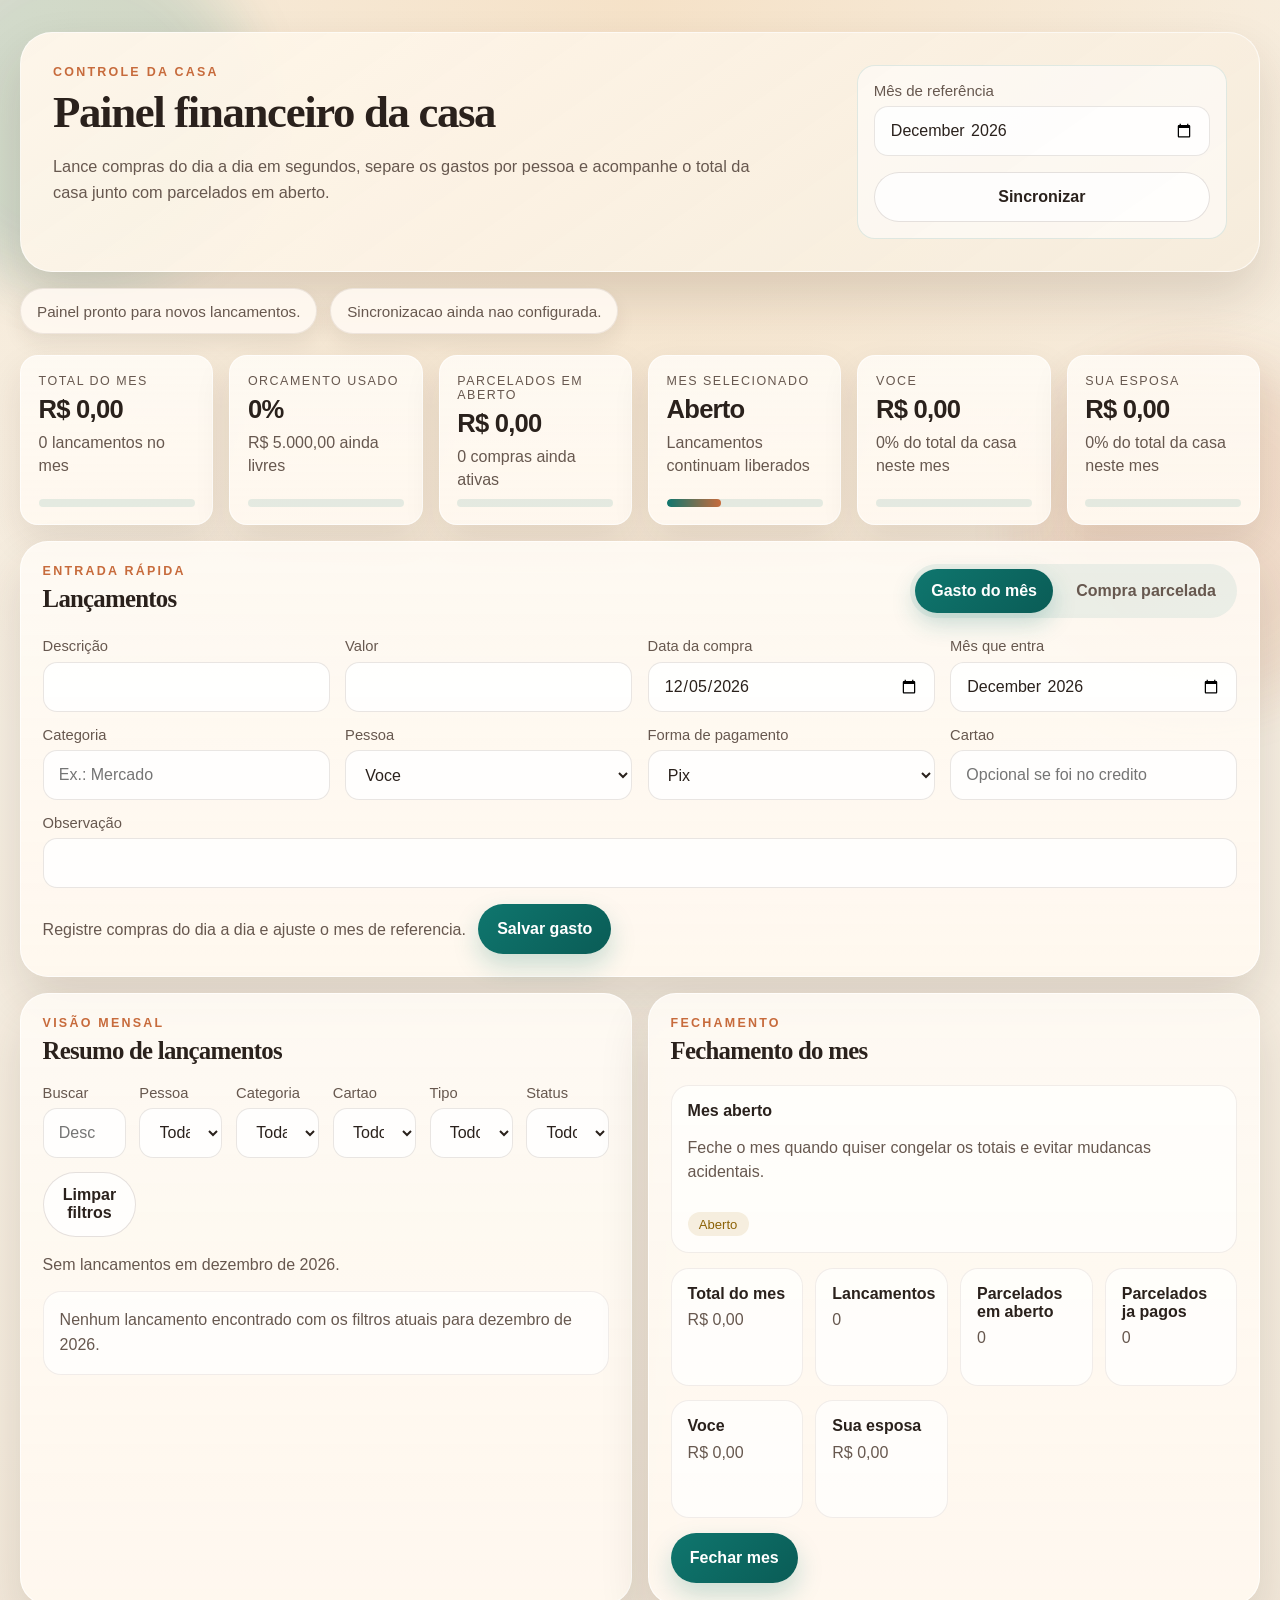
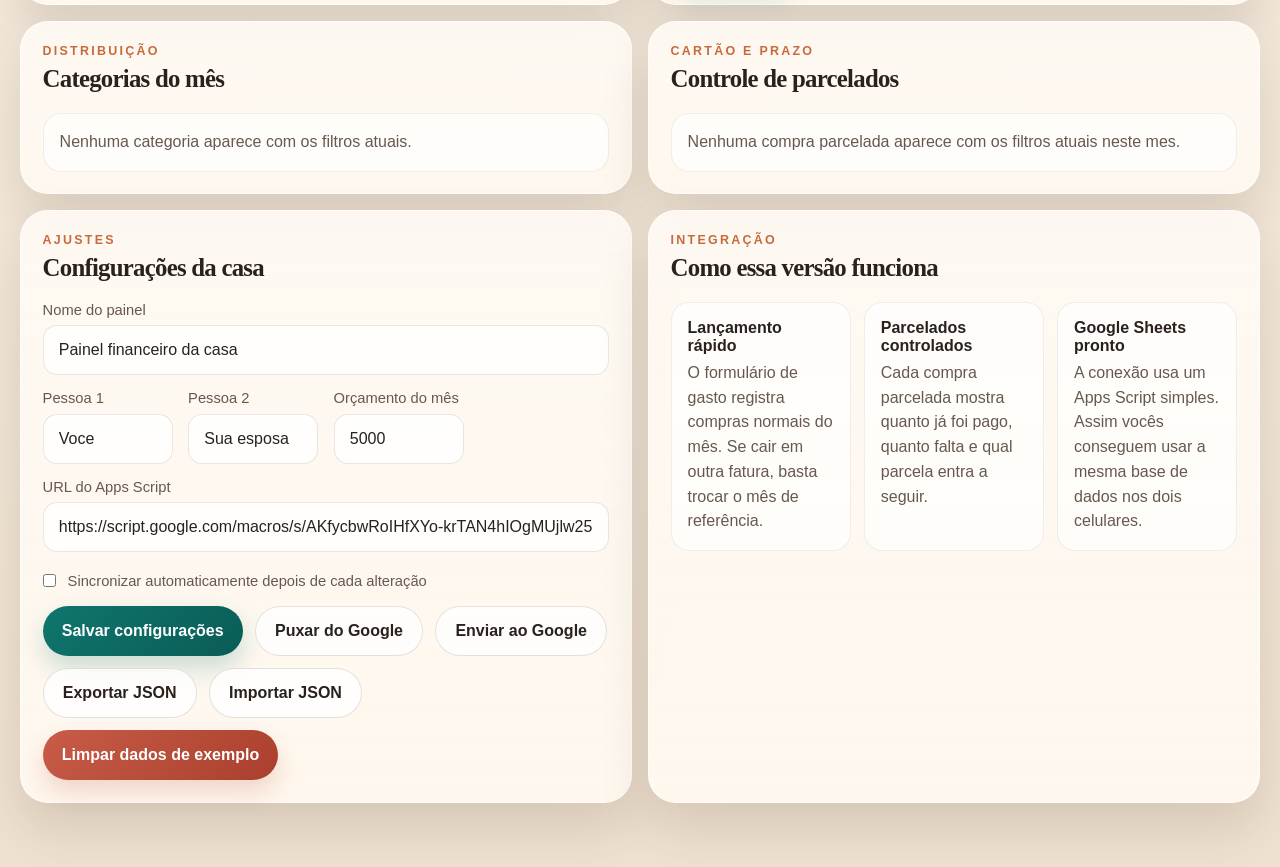
==== index.html @ 28b4c651 "Add files via upload" ====
<!DOCTYPE html>
<html lang="pt-BR">
  <head>
    <meta charset="UTF-8" />
    <meta name="viewport" content="width=device-width, initial-scale=1.0" />
    <title>Controle da Casa</title>
    <link rel="stylesheet" href="styles.css" />
  </head>
  <body>
    <div class="background-blur background-blur-left"></div>
    <div class="background-blur background-blur-right"></div>

    <main class="page-shell">
      <header class="hero">
        <div class="hero-copy">
          <p class="eyebrow">Controle da casa</p>
          <h1 id="householdTitle">Painel financeiro da casa</h1>
          <p class="hero-text">
            Lance compras do dia a dia em segundos, separe os gastos por pessoa
            e acompanhe o total da casa junto com parcelados em aberto.
          </p>
        </div>

        <div class="hero-actions">
          <label class="field-inline">
            <span>Mês de referência</span>
            <input id="selectedMonth" type="month" />
          </label>
          <button id="syncNowButton" class="button button-secondary" type="button">
            Sincronizar
          </button>
        </div>
      </header>

      <section class="status-strip">
        <div class="status-pill" id="dataModeBadge">Carregando dados...</div>
        <div class="status-pill" id="syncStatus">Sincronização ainda não configurada.</div>
      </section>

      <section class="stats-grid" id="statsGrid"></section>

      <section class="workspace-grid">
        <section class="panel panel-wide">
          <div class="panel-head">
            <div>
              <p class="panel-kicker">Entrada rápida</p>
              <h2>Lançamentos</h2>
            </div>

            <div class="segmented-control">
              <button
                class="segment-button is-active"
                type="button"
                data-form-target="expense"
              >
                Gasto do mês
              </button>
              <button
                class="segment-button"
                type="button"
                data-form-target="installment"
              >
                Compra parcelada
              </button>
            </div>
          </div>

          <form id="expenseForm" class="entry-form">
            <input name="entryId" type="hidden" />
            <div class="form-grid">
              <label class="field">
                <span>Descrição</span>
                <input name="description" type="text" required maxlength="80" />
              </label>

              <label class="field">
                <span>Valor</span>
                <input
                  name="amount"
                  type="number"
                  step="0.01"
                  min="0.01"
                  inputmode="decimal"
                  required
                />
              </label>

              <label class="field">
                <span>Data da compra</span>
                <input name="date" type="date" required />
              </label>

              <label class="field">
                <span>Mês que entra</span>
                <input name="referenceMonth" type="month" required />
              </label>

              <label class="field">
                <span>Categoria</span>
                <input
                  name="category"
                  type="text"
                  list="categoryOptions"
                  placeholder="Ex.: Mercado"
                  required
                />
              </label>

              <label class="field">
                <span>Pessoa</span>
                <select name="personId" id="expensePersonSelect" required></select>
              </label>

              <label class="field">
                <span>Forma de pagamento</span>
                <select name="paymentMethod" required>
                  <option value="pix">Pix</option>
                  <option value="debito">Débito</option>
                  <option value="credito">Crédito</option>
                  <option value="dinheiro">Dinheiro</option>
                  <option value="boleto">Boleto</option>
                </select>
              </label>

              <label class="field">
                <span>Cartao</span>
                <input
                  name="cardName"
                  type="text"
                  maxlength="40"
                  placeholder="Opcional se foi no credito"
                />
              </label>

              <label class="field field-full">
                <span>Observação</span>
                <input name="notes" type="text" maxlength="140" />
              </label>
            </div>

            <div class="form-actions split-actions">
              <span id="expenseFormHint" class="form-hint">
                Registre compras do dia a dia e deixe o mes de referencia certo.
              </span>
              <button
                id="expenseCancelButton"
                class="button button-secondary hidden"
                type="button"
              >
                Cancelar edicao
              </button>
              <button id="expenseSubmitButton" class="button" type="submit">
                Salvar gasto
              </button>
            </div>
          </form>

          <form id="installmentForm" class="entry-form hidden">
            <input name="entryId" type="hidden" />
            <div class="form-grid">
              <label class="field">
                <span>Descrição</span>
                <input name="description" type="text" required maxlength="80" />
              </label>

              <label class="field">
                <span>Valor total</span>
                <input
                  name="totalAmount"
                  type="number"
                  step="0.01"
                  min="0.01"
                  inputmode="decimal"
                  required
                />
              </label>

              <label class="field">
                <span>Data da compra</span>
                <input name="purchaseDate" type="date" required />
              </label>

              <label class="field">
                <span>Primeira fatura</span>
                <input name="firstMonth" type="month" required />
              </label>

              <label class="field">
                <span>Categoria</span>
                <input
                  name="category"
                  type="text"
                  list="categoryOptions"
                  placeholder="Ex.: Casa"
                  required
                />
              </label>

              <label class="field">
                <span>Pessoa</span>
                <select name="personId" id="installmentPersonSelect" required></select>
              </label>

              <label class="field">
                <span>Cartão</span>
                <input name="cardName" type="text" placeholder="Ex.: Visa casa" required />
              </label>

              <label class="field">
                <span>Quantidade de parcelas</span>
                <input
                  name="installmentCount"
                  type="number"
                  min="2"
                  max="48"
                  step="1"
                  required
                />
              </label>

              <label class="field field-full">
                <span>Observação</span>
                <input name="notes" type="text" maxlength="140" />
              </label>
            </div>

            <div class="form-actions split-actions">
              <span id="installmentFormHint" class="form-hint">
                Use para compras grandes no cartao e acompanhe parcela por parcela.
              </span>
              <button
                id="installmentCancelButton"
                class="button button-secondary hidden"
                type="button"
              >
                Cancelar edicao
              </button>
              <button id="installmentSubmitButton" class="button" type="submit">
                Salvar parcelado
              </button>
            </div>
          </form>
        </section>

        <section class="panel">
          <div class="panel-head">
            <div>
              <p class="panel-kicker">Visão mensal</p>
              <h2>Resumo de lançamentos</h2>
            </div>
          </div>
          <div class="filter-toolbar">
            <label class="field">
              <span>Buscar</span>
              <input id="searchFilter" type="search" placeholder="Descricao ou observacao" />
            </label>
            <label class="field">
              <span>Pessoa</span>
              <select id="personFilter"></select>
            </label>
            <label class="field">
              <span>Categoria</span>
              <select id="categoryFilter"></select>
            </label>
            <label class="field">
              <span>Cartao</span>
              <select id="cardFilter"></select>
            </label>
            <label class="field">
              <span>Tipo</span>
              <select id="typeFilter">
                <option value="all">Todos</option>
                <option value="expense">Gastos do mes</option>
                <option value="installment">Parcelados</option>
              </select>
            </label>
            <label class="field">
              <span>Status</span>
              <select id="statusFilter">
                <option value="all">Todos</option>
                <option value="lancado">Lancado</option>
                <option value="pago">Pago</option>
                <option value="previsto">Previsto</option>
                <option value="aberto">Em aberto</option>
              </select>
            </label>
            <div class="filter-actions">
              <button id="clearFiltersButton" class="button button-secondary" type="button">
                Limpar filtros
              </button>
            </div>
          </div>
          <div id="monthTableSummary" class="table-summary"></div>
          <div id="monthTable" class="table-wrap"></div>
        </section>

        <section class="panel">
          <div class="panel-head">
            <div>
              <p class="panel-kicker">Fechamento</p>
              <h2>Fechamento do mes</h2>
            </div>
          </div>
          <div id="monthClosingPanel" class="closing-panel"></div>
        </section>

        <section class="panel">
          <div class="panel-head">
            <div>
              <p class="panel-kicker">Distribuição</p>
              <h2>Categorias do mês</h2>
            </div>
          </div>
          <div id="categoryBreakdown" class="stack-list"></div>
        </section>

        <section class="panel">
          <div class="panel-head">
            <div>
              <p class="panel-kicker">Cartão e prazo</p>
              <h2>Controle de parcelados</h2>
            </div>
          </div>
          <div id="installmentsList" class="stack-list"></div>
        </section>

        <section class="panel">
          <div class="panel-head">
            <div>
              <p class="panel-kicker">Ajustes</p>
              <h2>Configurações da casa</h2>
            </div>
          </div>

          <form id="settingsForm" class="entry-form compact-form">
            <div class="form-grid">
              <label class="field field-full">
                <span>Nome do painel</span>
                <input name="householdLabel" type="text" maxlength="50" required />
              </label>

              <label class="field">
                <span>Pessoa 1</span>
                <input name="personOne" type="text" maxlength="30" required />
              </label>

              <label class="field">
                <span>Pessoa 2</span>
                <input name="personTwo" type="text" maxlength="30" required />
              </label>

              <label class="field">
                <span>Orçamento do mês</span>
                <input
                  name="monthlyBudget"
                  type="number"
                  step="0.01"
                  min="0"
                  inputmode="decimal"
                  required
                />
              </label>

              <label class="field field-full">
                <span>URL do Apps Script</span>
                <input
                  name="scriptUrl"
                  type="url"
                  placeholder="https://script.google.com/macros/s/AKfycbwRoIHfXYo-krTAN4hIOgMUjlw25korrgBRymX1sC_QuG8gJOK4q5PfoVoN0z3BAKRF/exec"
                />
              </label>

              <label class="field checkbox-field field-full">
                <input name="autoSync" type="checkbox" />
                <span>Sincronizar automaticamente depois de cada alteração</span>
              </label>
            </div>

            <div class="form-actions split-actions">
              <button class="button" type="submit">Salvar configurações</button>
              <button id="pullGoogleButton" class="button button-secondary" type="button">
                Puxar do Google
              </button>
              <button id="pushGoogleButton" class="button button-secondary" type="button">
                Enviar ao Google
              </button>
              <button id="exportButton" class="button button-secondary" type="button">
                Exportar JSON
              </button>
              <button id="importButton" class="button button-secondary" type="button">
                Importar JSON
              </button>
              <button id="clearDemoButton" class="button button-danger" type="button">
                Limpar dados de exemplo
              </button>
            </div>
          </form>
        </section>

        <section class="panel">
          <div class="panel-head">
            <div>
              <p class="panel-kicker">Integração</p>
              <h2>Como essa versão funciona</h2>
            </div>
          </div>

          <div class="info-list">
            <div class="info-card">
              <strong>Lançamento rápido</strong>
              <p>
                O formulário de gasto registra compras normais do mês. Se cair em
                outra fatura, basta trocar o mês de referência.
              </p>
            </div>

            <div class="info-card">
              <strong>Parcelados controlados</strong>
              <p>
                Cada compra parcelada mostra quanto já foi pago, quanto falta e
                qual parcela entra a seguir.
              </p>
            </div>

            <div class="info-card">
              <strong>Google Sheets pronto</strong>
              <p>
                A conexão usa um Apps Script simples. Assim vocês conseguem usar a
                mesma base de dados nos dois celulares.
              </p>
            </div>
          </div>
        </section>
      </section>
    </main>

    <datalist id="categoryOptions"></datalist>
    <input id="importFile" type="file" accept="application/json" hidden />

    <script src="app.js"></script>
  </body>
</html>
---- styles.css ----
:root {
  --bg: #f6efe4;
  --bg-soft: #efe4d4;
  --panel: rgba(255, 251, 245, 0.88);
  --panel-strong: rgba(255, 248, 239, 0.96);
  --text: #2a211c;
  --muted: #67584f;
  --line: rgba(74, 48, 34, 0.12);
  --primary: #0f766e;
  --primary-dark: #0a5c56;
  --accent: #c76b3c;
  --danger: #b24531;
  --warning: #b5851b;
  --shadow: 0 24px 50px rgba(56, 33, 20, 0.14);
  --radius-xl: 28px;
  --radius-lg: 18px;
  --radius-md: 14px;
}

* {
  box-sizing: border-box;
}

html {
  scroll-behavior: smooth;
}

body {
  margin: 0;
  min-height: 100vh;
  background:
    radial-gradient(circle at top, rgba(237, 179, 111, 0.26), transparent 38%),
    linear-gradient(180deg, #f8f2e7 0%, #f4ebdd 58%, #efe1d0 100%);
  color: var(--text);
  font-family: "Trebuchet MS", "Lucida Sans Unicode", sans-serif;
}

.background-blur {
  position: fixed;
  z-index: 0;
  width: 22rem;
  height: 22rem;
  border-radius: 999px;
  filter: blur(28px);
  opacity: 0.65;
  pointer-events: none;
}

.background-blur-left {
  top: -4rem;
  left: -6rem;
  background: rgba(15, 118, 110, 0.24);
}

.background-blur-right {
  right: -6rem;
  bottom: 12rem;
  background: rgba(199, 107, 60, 0.2);
}

.page-shell {
  position: relative;
  z-index: 1;
  width: min(1240px, calc(100% - 2rem));
  margin: 0 auto;
  padding: 2rem 0 4rem;
}

.hero,
.panel,
.stat-card,
.status-pill {
  animation: rise-in 0.65s ease both;
}

.hero {
  display: grid;
  grid-template-columns: minmax(0, 2fr) minmax(260px, 0.95fr);
  gap: 1.5rem;
  padding: 2rem;
  border: 1px solid rgba(255, 255, 255, 0.65);
  border-radius: calc(var(--radius-xl) + 4px);
  background: linear-gradient(
    145deg,
    rgba(255, 247, 235, 0.95),
    rgba(246, 236, 220, 0.88)
  );
  box-shadow: var(--shadow);
}

.eyebrow,
.panel-kicker {
  margin: 0 0 0.45rem;
  font-size: 0.78rem;
  letter-spacing: 0.18em;
  text-transform: uppercase;
  color: var(--accent);
  font-weight: 700;
}

.hero h1,
.panel h2 {
  margin: 0;
  font-family: "Georgia", "Times New Roman", serif;
  letter-spacing: -0.03em;
}

.hero h1 {
  font-size: clamp(2.1rem, 3.5vw, 3.4rem);
}

.hero-text {
  max-width: 44rem;
  margin: 0.9rem 0 0;
  color: var(--muted);
  font-size: 1.02rem;
  line-height: 1.6;
}

.hero-actions {
  display: flex;
  flex-direction: column;
  justify-content: space-between;
  gap: 1rem;
  padding: 1rem;
  border-radius: var(--radius-lg);
  background: rgba(255, 255, 255, 0.56);
  border: 1px solid rgba(15, 118, 110, 0.12);
}

.status-strip {
  display: flex;
  flex-wrap: wrap;
  gap: 0.8rem;
  margin-top: 1rem;
}

.status-pill {
  display: inline-flex;
  align-items: center;
  gap: 0.55rem;
  min-height: 46px;
  padding: 0.8rem 1rem;
  border-radius: 999px;
  background: rgba(255, 249, 241, 0.92);
  border: 1px solid rgba(74, 48, 34, 0.09);
  box-shadow: 0 10px 20px rgba(56, 33, 20, 0.08);
  color: var(--muted);
  font-size: 0.95rem;
}

.stats-grid {
  display: grid;
  grid-template-columns: repeat(6, minmax(0, 1fr));
  gap: 1rem;
  margin-top: 1.3rem;
}

.stat-card {
  display: flex;
  flex-direction: column;
  gap: 0.45rem;
  min-height: 150px;
  padding: 1.1rem;
  border-radius: var(--radius-lg);
  background: linear-gradient(180deg, var(--panel), var(--panel-strong));
  border: 1px solid rgba(255, 255, 255, 0.68);
  box-shadow: 0 16px 36px rgba(56, 33, 20, 0.1);
}

.stat-label {
  font-size: 0.78rem;
  text-transform: uppercase;
  letter-spacing: 0.12em;
  color: var(--muted);
}

.stat-value {
  font-size: clamp(1.45rem, 2vw, 2rem);
  font-weight: 700;
  letter-spacing: -0.03em;
}

.stat-support {
  color: var(--muted);
  line-height: 1.45;
}

.progress-shell {
  width: 100%;
  height: 8px;
  margin-top: auto;
  border-radius: 999px;
  overflow: hidden;
  background: rgba(15, 118, 110, 0.11);
}

.progress-fill {
  height: 100%;
  border-radius: 999px;
  background: linear-gradient(90deg, var(--primary), var(--accent));
}

.workspace-grid {
  display: grid;
  grid-template-columns: repeat(2, minmax(0, 1fr));
  gap: 1rem;
  margin-top: 1rem;
}

.panel {
  padding: 1.35rem;
  border-radius: var(--radius-xl);
  background: linear-gradient(180deg, var(--panel), var(--panel-strong));
  border: 1px solid rgba(255, 255, 255, 0.7);
  box-shadow: var(--shadow);
}

.panel-wide {
  grid-column: span 2;
}

.panel-head {
  display: flex;
  align-items: flex-start;
  justify-content: space-between;
  gap: 1rem;
  margin-bottom: 1.25rem;
}

.panel-head h2 {
  font-size: 1.55rem;
}

.segmented-control {
  display: inline-flex;
  flex-wrap: wrap;
  gap: 0.45rem;
  padding: 0.35rem;
  border-radius: 999px;
  background: rgba(15, 118, 110, 0.08);
}

.segment-button {
  border: 0;
  border-radius: 999px;
  padding: 0.8rem 1rem;
  background: transparent;
  color: var(--muted);
  font-weight: 700;
  cursor: pointer;
  transition: 0.2s ease;
}

.segment-button:hover,
.segment-button:focus-visible {
  background: rgba(255, 255, 255, 0.72);
  outline: none;
}

.segment-button.is-active {
  color: #fff;
  background: linear-gradient(135deg, var(--primary), var(--primary-dark));
  box-shadow: 0 10px 24px rgba(15, 118, 110, 0.24);
}

.entry-form {
  display: flex;
  flex-direction: column;
  gap: 1rem;
}

.compact-form {
  gap: 1.1rem;
}

.form-grid {
  display: grid;
  grid-template-columns: repeat(4, minmax(0, 1fr));
  gap: 0.95rem;
}

.field {
  display: flex;
  flex-direction: column;
  gap: 0.45rem;
}

.field-full {
  grid-column: 1 / -1;
}

.field span {
  color: var(--muted);
  font-size: 0.92rem;
}

input,
select,
button {
  font: inherit;
}

input,
select {
  width: 100%;
  min-height: 50px;
  padding: 0.85rem 0.95rem;
  color: var(--text);
  background: rgba(255, 255, 255, 0.84);
  border: 1px solid var(--line);
  border-radius: var(--radius-md);
  transition: border-color 0.2s ease, transform 0.2s ease, box-shadow 0.2s ease;
}

input:focus,
select:focus {
  outline: none;
  border-color: rgba(15, 118, 110, 0.5);
  box-shadow: 0 0 0 4px rgba(15, 118, 110, 0.12);
}

.field-inline {
  display: flex;
  flex-direction: column;
  gap: 0.45rem;
}

.field-inline span {
  color: var(--muted);
  font-size: 0.94rem;
}

.checkbox-field {
  flex-direction: row;
  align-items: center;
  gap: 0.75rem;
  padding: 0.35rem 0 0;
}

.checkbox-field input {
  width: auto;
  min-height: unset;
  margin: 0;
}

.button {
  min-height: 50px;
  padding: 0.85rem 1.2rem;
  border: 0;
  border-radius: 999px;
  cursor: pointer;
  color: #fff;
  font-weight: 700;
  background: linear-gradient(135deg, var(--primary), var(--primary-dark));
  box-shadow: 0 12px 26px rgba(15, 118, 110, 0.22);
  transition: transform 0.2s ease, filter 0.2s ease;
}

.button:hover,
.button:focus-visible {
  transform: translateY(-1px);
  filter: brightness(1.02);
  outline: none;
}

.button-secondary {
  background: rgba(255, 255, 255, 0.78);
  color: var(--text);
  border: 1px solid rgba(74, 48, 34, 0.14);
  box-shadow: none;
}

.button-danger {
  background: linear-gradient(135deg, #c85c49, #a93f2c);
  box-shadow: 0 12px 24px rgba(178, 69, 49, 0.2);
}

.form-actions {
  display: flex;
  justify-content: flex-end;
  gap: 0.75rem;
  flex-wrap: wrap;
}

.split-actions {
  justify-content: flex-start;
}

.form-hint {
  display: inline-flex;
  align-items: center;
  color: var(--muted);
  line-height: 1.45;
  max-width: 36rem;
}

.table-wrap {
  overflow-x: auto;
}

.table-summary {
  margin-bottom: 0.9rem;
  color: var(--muted);
  line-height: 1.5;
}

.filter-toolbar {
  display: grid;
  grid-template-columns: repeat(6, minmax(0, 1fr));
  gap: 0.85rem;
  margin-bottom: 1rem;
}

.filter-actions {
  display: flex;
  align-items: flex-end;
}

table {
  width: 100%;
  border-collapse: collapse;
}

th,
td {
  text-align: left;
  padding: 0.95rem 0.55rem;
  border-bottom: 1px solid rgba(74, 48, 34, 0.08);
  vertical-align: top;
}

th {
  color: var(--muted);
  font-size: 0.84rem;
  text-transform: uppercase;
  letter-spacing: 0.08em;
}

td strong {
  display: block;
  margin-bottom: 0.15rem;
}

.amount-cell {
  font-weight: 700;
  white-space: nowrap;
}

.tag {
  display: inline-flex;
  align-items: center;
  padding: 0.3rem 0.7rem;
  border-radius: 999px;
  font-size: 0.82rem;
  white-space: nowrap;
}

.tag-neutral {
  background: rgba(15, 118, 110, 0.08);
  color: var(--primary-dark);
}

.tag-warning {
  background: rgba(181, 133, 27, 0.12);
  color: #8c6206;
}

.tag-danger {
  background: rgba(178, 69, 49, 0.12);
  color: var(--danger);
}

.tag-success {
  background: rgba(15, 118, 110, 0.12);
  color: var(--primary-dark);
}

.table-action {
  min-height: unset;
  padding: 0.55rem 0.8rem;
  font-size: 0.85rem;
}

.stack-list {
  display: flex;
  flex-direction: column;
  gap: 0.8rem;
}

.category-row {
  display: grid;
  grid-template-columns: minmax(0, 1fr) auto;
  gap: 0.75rem;
  padding: 0.95rem 1rem;
  border-radius: var(--radius-lg);
  background: rgba(255, 255, 255, 0.62);
  border: 1px solid rgba(74, 48, 34, 0.08);
}

.category-title {
  display: flex;
  align-items: center;
  justify-content: space-between;
  gap: 0.75rem;
  margin-bottom: 0.55rem;
}

.mini-bar {
  width: 100%;
  height: 10px;
  border-radius: 999px;
  overflow: hidden;
  background: rgba(199, 107, 60, 0.12);
}

.mini-bar > span {
  display: block;
  height: 100%;
  border-radius: 999px;
  background: linear-gradient(90deg, var(--accent), #e0a45e);
}

.installment-card,
.info-card,
.empty-state {
  padding: 1rem;
  border-radius: var(--radius-lg);
  background: rgba(255, 255, 255, 0.68);
  border: 1px solid rgba(74, 48, 34, 0.08);
}

.installment-head,
.installment-meta,
.installment-actions {
  display: flex;
  flex-wrap: wrap;
  align-items: center;
  justify-content: space-between;
  gap: 0.75rem;
}

.installment-head strong {
  font-size: 1.04rem;
}

.installment-subtitle {
  color: var(--muted);
  font-size: 0.92rem;
}

.installment-meta {
  margin-top: 0.9rem;
  color: var(--muted);
}

.installment-grid {
  display: grid;
  grid-template-columns: repeat(3, minmax(0, 1fr));
  gap: 0.75rem;
  margin-top: 0.95rem;
}

.installment-grid div {
  padding: 0.9rem;
  border-radius: var(--radius-md);
  background: rgba(15, 118, 110, 0.06);
}

.installment-grid span {
  display: block;
  margin-bottom: 0.25rem;
  color: var(--muted);
  font-size: 0.84rem;
}

.installment-actions {
  margin-top: 1rem;
}

.installment-button-group {
  display: flex;
  flex-wrap: wrap;
  gap: 0.6rem;
}

.ghost-button {
  min-height: 42px;
  padding: 0.6rem 0.95rem;
  border: 1px solid rgba(74, 48, 34, 0.12);
  border-radius: 999px;
  background: rgba(255, 255, 255, 0.78);
  color: var(--text);
  cursor: pointer;
}

.ghost-button:hover,
.ghost-button:focus-visible {
  outline: none;
  border-color: rgba(15, 118, 110, 0.32);
}

.info-list {
  display: grid;
  grid-template-columns: repeat(3, minmax(0, 1fr));
  gap: 0.8rem;
}

.closing-panel {
  display: flex;
  flex-direction: column;
  gap: 0.9rem;
}

.closing-status {
  display: flex;
  flex-wrap: wrap;
  gap: 0.75rem;
  align-items: center;
  justify-content: space-between;
  padding: 1rem;
  border-radius: var(--radius-lg);
  background: rgba(255, 255, 255, 0.64);
  border: 1px solid rgba(74, 48, 34, 0.08);
}

.closing-grid {
  display: grid;
  grid-template-columns: repeat(4, minmax(0, 1fr));
  gap: 0.75rem;
}

.closing-grid .info-card {
  min-height: 118px;
}

.closing-actions {
  display: flex;
  flex-wrap: wrap;
  gap: 0.75rem;
}

.muted-line {
  color: var(--muted);
  line-height: 1.5;
}

button[disabled],
.ghost-button[disabled] {
  opacity: 0.55;
  cursor: not-allowed;
  transform: none;
  filter: none;
}

.info-card strong {
  display: block;
  margin-bottom: 0.35rem;
}

.info-card p,
.empty-state p {
  margin: 0;
  color: var(--muted);
  line-height: 1.55;
}

.hidden {
  display: none;
}

@keyframes rise-in {
  from {
    opacity: 0;
    transform: translateY(14px);
  }

  to {
    opacity: 1;
    transform: translateY(0);
  }
}

@media (max-width: 1100px) {
  .stats-grid {
    grid-template-columns: repeat(3, minmax(0, 1fr));
  }

  .form-grid,
  .info-list,
  .filter-toolbar,
  .closing-grid {
    grid-template-columns: repeat(2, minmax(0, 1fr));
  }
}

@media (max-width: 900px) {
  .hero,
  .panel-wide {
    grid-template-columns: 1fr;
  }

  .panel-wide {
    grid-column: auto;
  }

  .workspace-grid {
    display: flex;
    flex-direction: column;
  }
}

@media (max-width: 720px) {
  .page-shell {
    width: min(100% - 1rem, 1240px);
    padding-top: 1rem;
  }

  .hero,
  .panel {
    padding: 1.1rem;
    border-radius: 22px;
  }

  .hero-actions {
    padding: 0;
    border: 0;
    background: transparent;
  }

  .stats-grid,
  .form-grid,
  .installment-grid,
  .info-list,
  .filter-toolbar,
  .closing-grid {
    grid-template-columns: 1fr;
  }

  .status-pill,
  .button,
  .ghost-button,
  input,
  select {
    min-height: 48px;
  }

  th:nth-child(3),
  td:nth-child(3),
  th:nth-child(6),
  td:nth-child(6) {
    display: none;
  }
}
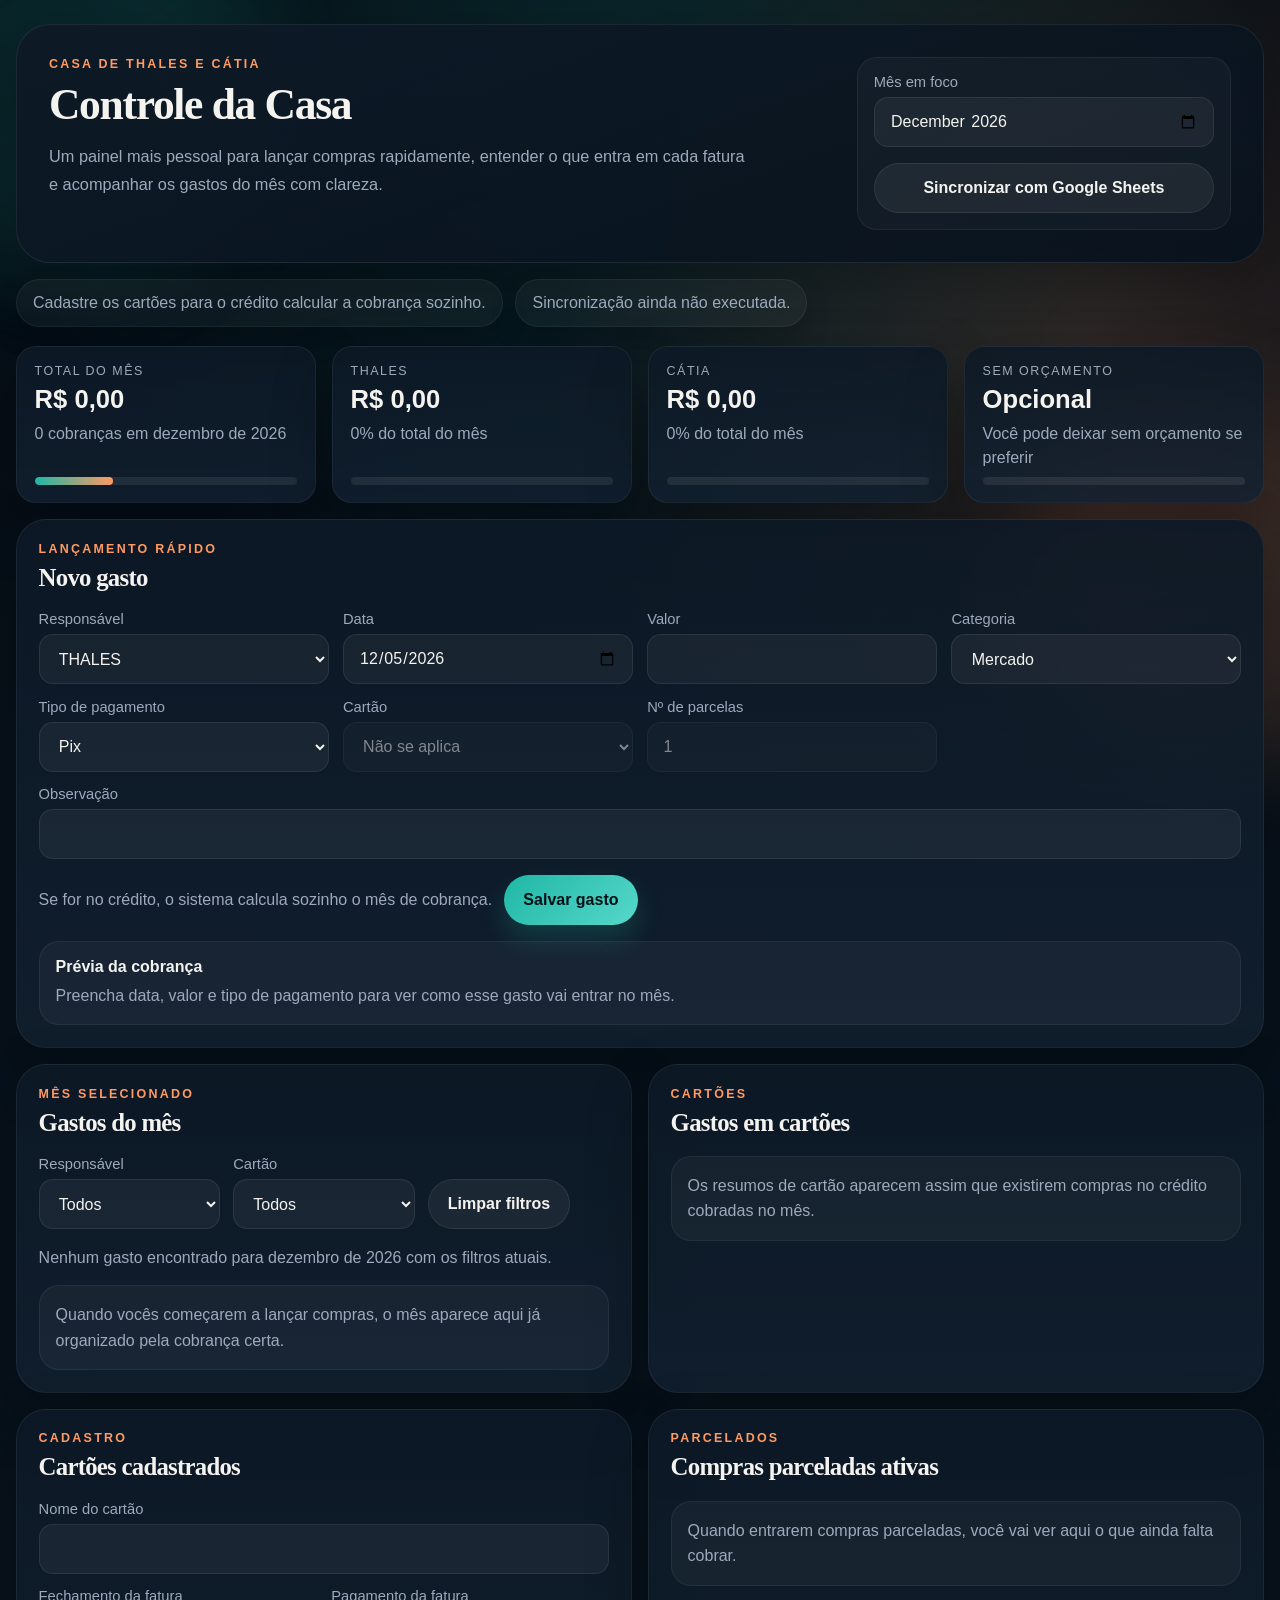
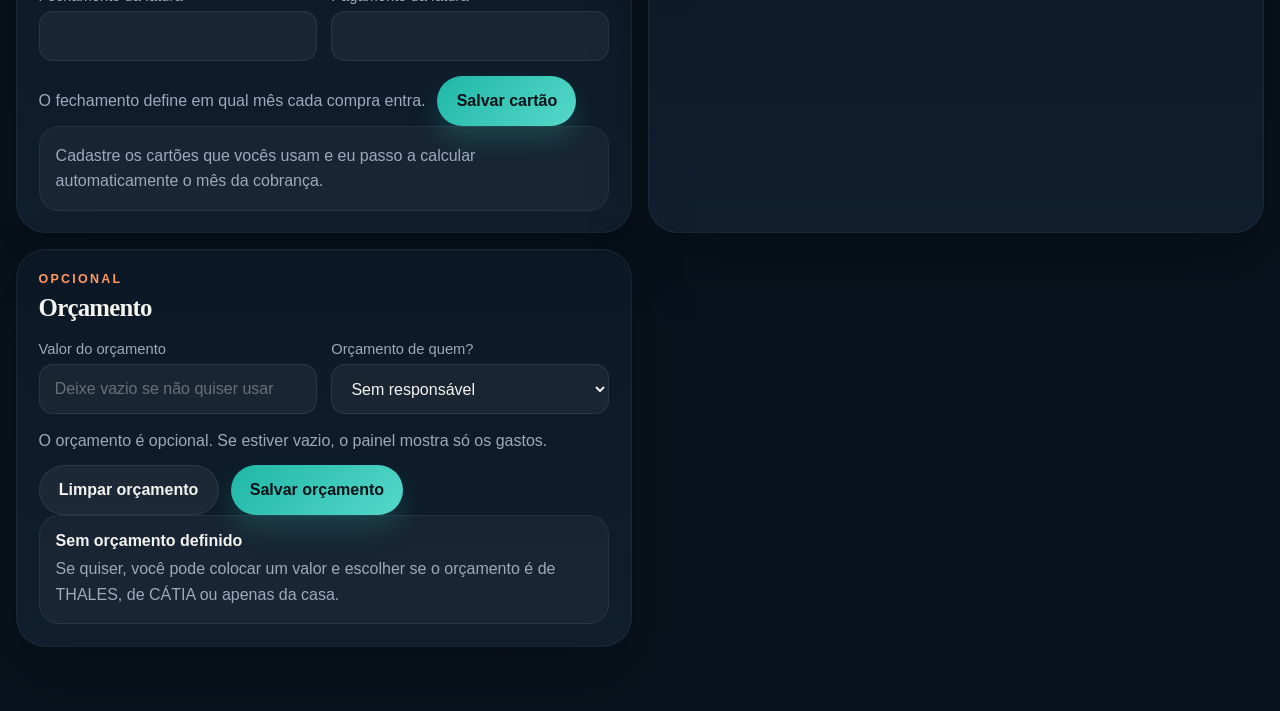
==== commit b5460850: "Add files via upload" ====
--- a/index.html
+++ b/index.html
@@ -7,34 +7,34 @@
     <link rel="stylesheet" href="styles.css" />
   </head>
   <body>
-    <div class="background-blur background-blur-left"></div>
-    <div class="background-blur background-blur-right"></div>
+    <div class="background-orb background-orb-left"></div>
+    <div class="background-orb background-orb-right"></div>
 
     <main class="page-shell">
       <header class="hero">
         <div class="hero-copy">
-          <p class="eyebrow">Controle da casa</p>
-          <h1 id="householdTitle">Painel financeiro da casa</h1>
+          <p class="eyebrow">Casa de THALES e CÁTIA</p>
+          <h1>Controle da Casa</h1>
           <p class="hero-text">
-            Lance compras do dia a dia em segundos, separe os gastos por pessoa
-            e acompanhe o total da casa junto com parcelados em aberto.
+            Um painel mais pessoal para lançar compras rapidamente, entender o que
+            entra em cada fatura e acompanhar os gastos do mês com clareza.
           </p>
         </div>
 
         <div class="hero-actions">
           <label class="field-inline">
-            <span>Mês de referência</span>
+            <span>Mês em foco</span>
             <input id="selectedMonth" type="month" />
           </label>
-          <button id="syncNowButton" class="button button-secondary" type="button">
-            Sincronizar
+          <button id="syncButton" class="button button-secondary" type="button">
+            Sincronizar com Google Sheets
           </button>
         </div>
       </header>
 
       <section class="status-strip">
-        <div class="status-pill" id="dataModeBadge">Carregando dados...</div>
-        <div class="status-pill" id="syncStatus">Sincronização ainda não configurada.</div>
+        <div class="status-pill" id="statusBadge">Carregando painel...</div>
+        <div class="status-pill" id="syncStatus">Sincronização ainda não executada.</div>
       </section>
 
       <section class="stats-grid" id="statsGrid"></section>
@@ -43,34 +43,22 @@
         <section class="panel panel-wide">
           <div class="panel-head">
             <div>
-              <p class="panel-kicker">Entrada rápida</p>
-              <h2>Lançamentos</h2>
-            </div>
-
-            <div class="segmented-control">
-              <button
-                class="segment-button is-active"
-                type="button"
-                data-form-target="expense"
-              >
-                Gasto do mês
-              </button>
-              <button
-                class="segment-button"
-                type="button"
-                data-form-target="installment"
-              >
-                Compra parcelada
-              </button>
-            </div>
-          </div>
-
-          <form id="expenseForm" class="entry-form">
+              <p class="panel-kicker">Lançamento rápido</p>
+              <h2>Novo gasto</h2>
+            </div>
+          </div>
+
+          <form id="purchaseForm" class="entry-form">
             <input name="entryId" type="hidden" />
             <div class="form-grid">
               <label class="field">
-                <span>Descrição</span>
-                <input name="description" type="text" required maxlength="80" />
+                <span>Responsável</span>
+                <select name="responsible" id="responsibleSelect" required></select>
+              </label>
+
+              <label class="field">
+                <span>Data</span>
+                <input name="date" type="date" required />
               </label>
 
               <label class="field">
@@ -78,42 +66,21 @@
                 <input
                   name="amount"
                   type="number"
+                  min="0.01"
                   step="0.01"
-                  min="0.01"
                   inputmode="decimal"
                   required
                 />
               </label>
 
               <label class="field">
-                <span>Data da compra</span>
-                <input name="date" type="date" required />
-              </label>
-
-              <label class="field">
-                <span>Mês que entra</span>
-                <input name="referenceMonth" type="month" required />
-              </label>
-
-              <label class="field">
                 <span>Categoria</span>
-                <input
-                  name="category"
-                  type="text"
-                  list="categoryOptions"
-                  placeholder="Ex.: Mercado"
-                  required
-                />
-              </label>
-
-              <label class="field">
-                <span>Pessoa</span>
-                <select name="personId" id="expensePersonSelect" required></select>
-              </label>
-
-              <label class="field">
-                <span>Forma de pagamento</span>
-                <select name="paymentMethod" required>
+                <select name="category" id="categorySelect" required></select>
+              </label>
+
+              <label class="field">
+                <span>Tipo de pagamento</span>
+                <select name="paymentType" id="paymentTypeSelect" required>
                   <option value="pix">Pix</option>
                   <option value="debito">Débito</option>
                   <option value="credito">Crédito</option>
@@ -123,319 +90,196 @@
               </label>
 
               <label class="field">
-                <span>Cartao</span>
+                <span>Cartão</span>
+                <select name="cardId" id="cardSelect">
+                  <option value="">Não se aplica</option>
+                </select>
+              </label>
+
+              <label class="field">
+                <span>Nº de parcelas</span>
                 <input
-                  name="cardName"
-                  type="text"
-                  maxlength="40"
-                  placeholder="Opcional se foi no credito"
+                  name="installments"
+                  id="installmentsInput"
+                  type="number"
+                  min="1"
+                  max="48"
+                  step="1"
+                  value="1"
+                  required
                 />
               </label>
 
               <label class="field field-full">
                 <span>Observação</span>
-                <input name="notes" type="text" maxlength="140" />
+                <input name="notes" type="text" maxlength="180" />
               </label>
             </div>
 
             <div class="form-actions split-actions">
-              <span id="expenseFormHint" class="form-hint">
-                Registre compras do dia a dia e deixe o mes de referencia certo.
+              <span id="purchaseFormHint" class="form-hint">
+                Se for no crédito, o sistema calcula sozinho o mês de cobrança.
               </span>
               <button
-                id="expenseCancelButton"
+                id="purchaseCancelButton"
                 class="button button-secondary hidden"
                 type="button"
               >
-                Cancelar edicao
-              </button>
-              <button id="expenseSubmitButton" class="button" type="submit">
+                Cancelar edição
+              </button>
+              <button id="purchaseSubmitButton" class="button" type="submit">
                 Salvar gasto
               </button>
             </div>
           </form>
 
-          <form id="installmentForm" class="entry-form hidden">
+          <div id="purchasePreview" class="preview-card"></div>
+        </section>
+
+        <section class="panel">
+          <div class="panel-head">
+            <div>
+              <p class="panel-kicker">Mês selecionado</p>
+              <h2>Gastos do mês</h2>
+            </div>
+          </div>
+
+          <div class="mini-filters">
+            <label class="field">
+              <span>Responsável</span>
+              <select id="summaryResponsibleFilter"></select>
+            </label>
+
+            <label class="field">
+              <span>Cartão</span>
+              <select id="summaryCardFilter"></select>
+            </label>
+
+            <div class="filter-action">
+              <button id="clearSummaryFilters" class="button button-secondary" type="button">
+                Limpar filtros
+              </button>
+            </div>
+          </div>
+
+          <div id="monthSummaryText" class="table-summary"></div>
+          <div id="monthCharges" class="table-wrap"></div>
+        </section>
+
+        <section class="panel">
+          <div class="panel-head">
+            <div>
+              <p class="panel-kicker">Cartões</p>
+              <h2>Gastos em cartões</h2>
+            </div>
+          </div>
+          <div id="cardSummaries" class="stack-list"></div>
+        </section>
+
+        <section class="panel">
+          <div class="panel-head">
+            <div>
+              <p class="panel-kicker">Cadastro</p>
+              <h2>Cartões cadastrados</h2>
+            </div>
+          </div>
+
+          <form id="cardForm" class="entry-form compact-form">
             <input name="entryId" type="hidden" />
-            <div class="form-grid">
-              <label class="field">
-                <span>Descrição</span>
-                <input name="description" type="text" required maxlength="80" />
-              </label>
-
-              <label class="field">
-                <span>Valor total</span>
-                <input
-                  name="totalAmount"
-                  type="number"
-                  step="0.01"
-                  min="0.01"
-                  inputmode="decimal"
-                  required
-                />
-              </label>
-
-              <label class="field">
-                <span>Data da compra</span>
-                <input name="purchaseDate" type="date" required />
-              </label>
-
-              <label class="field">
-                <span>Primeira fatura</span>
-                <input name="firstMonth" type="month" required />
-              </label>
-
-              <label class="field">
-                <span>Categoria</span>
-                <input
-                  name="category"
-                  type="text"
-                  list="categoryOptions"
-                  placeholder="Ex.: Casa"
-                  required
-                />
-              </label>
-
-              <label class="field">
-                <span>Pessoa</span>
-                <select name="personId" id="installmentPersonSelect" required></select>
-              </label>
-
-              <label class="field">
-                <span>Cartão</span>
-                <input name="cardName" type="text" placeholder="Ex.: Visa casa" required />
-              </label>
-
-              <label class="field">
-                <span>Quantidade de parcelas</span>
-                <input
-                  name="installmentCount"
-                  type="number"
-                  min="2"
-                  max="48"
-                  step="1"
-                  required
-                />
-              </label>
-
+            <div class="form-grid form-grid-compact">
               <label class="field field-full">
-                <span>Observação</span>
-                <input name="notes" type="text" maxlength="140" />
+                <span>Nome do cartão</span>
+                <input name="name" type="text" maxlength="50" required />
+              </label>
+
+              <label class="field">
+                <span>Fechamento da fatura</span>
+                <input name="closingDay" type="number" min="1" max="31" step="1" required />
+              </label>
+
+              <label class="field">
+                <span>Pagamento da fatura</span>
+                <input name="paymentDay" type="number" min="1" max="31" step="1" required />
               </label>
             </div>
 
             <div class="form-actions split-actions">
-              <span id="installmentFormHint" class="form-hint">
-                Use para compras grandes no cartao e acompanhe parcela por parcela.
+              <span id="cardFormHint" class="form-hint">
+                O fechamento define em qual mês cada compra entra.
               </span>
               <button
-                id="installmentCancelButton"
+                id="cardCancelButton"
                 class="button button-secondary hidden"
                 type="button"
               >
-                Cancelar edicao
-              </button>
-              <button id="installmentSubmitButton" class="button" type="submit">
-                Salvar parcelado
+                Cancelar edição
+              </button>
+              <button id="cardSubmitButton" class="button" type="submit">
+                Salvar cartão
               </button>
             </div>
           </form>
-        </section>
-
-        <section class="panel">
-          <div class="panel-head">
-            <div>
-              <p class="panel-kicker">Visão mensal</p>
-              <h2>Resumo de lançamentos</h2>
-            </div>
-          </div>
-          <div class="filter-toolbar">
-            <label class="field">
-              <span>Buscar</span>
-              <input id="searchFilter" type="search" placeholder="Descricao ou observacao" />
-            </label>
-            <label class="field">
-              <span>Pessoa</span>
-              <select id="personFilter"></select>
-            </label>
-            <label class="field">
-              <span>Categoria</span>
-              <select id="categoryFilter"></select>
-            </label>
-            <label class="field">
-              <span>Cartao</span>
-              <select id="cardFilter"></select>
-            </label>
-            <label class="field">
-              <span>Tipo</span>
-              <select id="typeFilter">
-                <option value="all">Todos</option>
-                <option value="expense">Gastos do mes</option>
-                <option value="installment">Parcelados</option>
-              </select>
-            </label>
-            <label class="field">
-              <span>Status</span>
-              <select id="statusFilter">
-                <option value="all">Todos</option>
-                <option value="lancado">Lancado</option>
-                <option value="pago">Pago</option>
-                <option value="previsto">Previsto</option>
-                <option value="aberto">Em aberto</option>
-              </select>
-            </label>
-            <div class="filter-actions">
-              <button id="clearFiltersButton" class="button button-secondary" type="button">
-                Limpar filtros
-              </button>
-            </div>
-          </div>
-          <div id="monthTableSummary" class="table-summary"></div>
-          <div id="monthTable" class="table-wrap"></div>
-        </section>
-
-        <section class="panel">
-          <div class="panel-head">
-            <div>
-              <p class="panel-kicker">Fechamento</p>
-              <h2>Fechamento do mes</h2>
-            </div>
-          </div>
-          <div id="monthClosingPanel" class="closing-panel"></div>
-        </section>
-
-        <section class="panel">
-          <div class="panel-head">
-            <div>
-              <p class="panel-kicker">Distribuição</p>
-              <h2>Categorias do mês</h2>
-            </div>
-          </div>
-          <div id="categoryBreakdown" class="stack-list"></div>
-        </section>
-
-        <section class="panel">
-          <div class="panel-head">
-            <div>
-              <p class="panel-kicker">Cartão e prazo</p>
-              <h2>Controle de parcelados</h2>
-            </div>
-          </div>
-          <div id="installmentsList" class="stack-list"></div>
-        </section>
-
-        <section class="panel">
-          <div class="panel-head">
-            <div>
-              <p class="panel-kicker">Ajustes</p>
-              <h2>Configurações da casa</h2>
-            </div>
-          </div>
-
-          <form id="settingsForm" class="entry-form compact-form">
-            <div class="form-grid">
-              <label class="field field-full">
-                <span>Nome do painel</span>
-                <input name="householdLabel" type="text" maxlength="50" required />
-              </label>
-
-              <label class="field">
-                <span>Pessoa 1</span>
-                <input name="personOne" type="text" maxlength="30" required />
-              </label>
-
-              <label class="field">
-                <span>Pessoa 2</span>
-                <input name="personTwo" type="text" maxlength="30" required />
-              </label>
-
-              <label class="field">
-                <span>Orçamento do mês</span>
+
+          <div id="cardList" class="stack-list"></div>
+        </section>
+
+        <section class="panel">
+          <div class="panel-head">
+            <div>
+              <p class="panel-kicker">Parcelados</p>
+              <h2>Compras parceladas ativas</h2>
+            </div>
+          </div>
+          <div id="installmentOverview" class="stack-list"></div>
+        </section>
+
+        <section class="panel">
+          <div class="panel-head">
+            <div>
+              <p class="panel-kicker">Opcional</p>
+              <h2>Orçamento</h2>
+            </div>
+          </div>
+
+          <form id="budgetForm" class="entry-form compact-form">
+            <div class="form-grid form-grid-compact">
+              <label class="field">
+                <span>Valor do orçamento</span>
                 <input
-                  name="monthlyBudget"
+                  name="budgetAmount"
                   type="number"
+                  min="0"
                   step="0.01"
-                  min="0"
                   inputmode="decimal"
-                  required
+                  placeholder="Deixe vazio se não quiser usar"
                 />
               </label>
 
-              <label class="field field-full">
-                <span>URL do Apps Script</span>
-                <input
-                  name="scriptUrl"
-                  type="url"
-                  placeholder="https://script.google.com/macros/s/AKfycbwRoIHfXYo-krTAN4hIOgMUjlw25korrgBRymX1sC_QuG8gJOK4q5PfoVoN0z3BAKRF/exec"
-                />
-              </label>
-
-              <label class="field checkbox-field field-full">
-                <input name="autoSync" type="checkbox" />
-                <span>Sincronizar automaticamente depois de cada alteração</span>
+              <label class="field">
+                <span>Orçamento de quem?</span>
+                <select name="budgetOwner">
+                  <option value="">Sem responsável</option>
+                  <option value="thales">THALES</option>
+                  <option value="catia">CÁTIA</option>
+                </select>
               </label>
             </div>
 
             <div class="form-actions split-actions">
-              <button class="button" type="submit">Salvar configurações</button>
-              <button id="pullGoogleButton" class="button button-secondary" type="button">
-                Puxar do Google
-              </button>
-              <button id="pushGoogleButton" class="button button-secondary" type="button">
-                Enviar ao Google
-              </button>
-              <button id="exportButton" class="button button-secondary" type="button">
-                Exportar JSON
-              </button>
-              <button id="importButton" class="button button-secondary" type="button">
-                Importar JSON
-              </button>
-              <button id="clearDemoButton" class="button button-danger" type="button">
-                Limpar dados de exemplo
-              </button>
+              <span class="form-hint">
+                O orçamento é opcional. Se estiver vazio, o painel mostra só os gastos.
+              </span>
+              <button id="clearBudgetButton" class="button button-secondary" type="button">
+                Limpar orçamento
+              </button>
+              <button class="button" type="submit">Salvar orçamento</button>
             </div>
           </form>
-        </section>
-
-        <section class="panel">
-          <div class="panel-head">
-            <div>
-              <p class="panel-kicker">Integração</p>
-              <h2>Como essa versão funciona</h2>
-            </div>
-          </div>
-
-          <div class="info-list">
-            <div class="info-card">
-              <strong>Lançamento rápido</strong>
-              <p>
-                O formulário de gasto registra compras normais do mês. Se cair em
-                outra fatura, basta trocar o mês de referência.
-              </p>
-            </div>
-
-            <div class="info-card">
-              <strong>Parcelados controlados</strong>
-              <p>
-                Cada compra parcelada mostra quanto já foi pago, quanto falta e
-                qual parcela entra a seguir.
-              </p>
-            </div>
-
-            <div class="info-card">
-              <strong>Google Sheets pronto</strong>
-              <p>
-                A conexão usa um Apps Script simples. Assim vocês conseguem usar a
-                mesma base de dados nos dois celulares.
-              </p>
-            </div>
-          </div>
+
+          <div id="budgetSummary" class="info-card"></div>
         </section>
       </section>
     </main>
-
-    <datalist id="categoryOptions"></datalist>
-    <input id="importFile" type="file" accept="application/json" hidden />
 
     <script src="app.js"></script>
   </body>
--- a/styles.css
+++ b/styles.css
@@ -1,19 +1,20 @@
 :root {
-  --bg: #f6efe4;
-  --bg-soft: #efe4d4;
-  --panel: rgba(255, 251, 245, 0.88);
-  --panel-strong: rgba(255, 248, 239, 0.96);
-  --text: #2a211c;
-  --muted: #67584f;
-  --line: rgba(74, 48, 34, 0.12);
-  --primary: #0f766e;
-  --primary-dark: #0a5c56;
-  --accent: #c76b3c;
-  --danger: #b24531;
-  --warning: #b5851b;
-  --shadow: 0 24px 50px rgba(56, 33, 20, 0.14);
-  --radius-xl: 28px;
-  --radius-lg: 18px;
+  --bg: #071019;
+  --bg-strong: #0b1622;
+  --panel: rgba(13, 25, 38, 0.9);
+  --panel-soft: rgba(18, 33, 49, 0.82);
+  --panel-solid: #101c2a;
+  --text: #f4f3ef;
+  --muted: #9eaabc;
+  --line: rgba(255, 255, 255, 0.08);
+  --primary: #1fb7a6;
+  --primary-soft: rgba(31, 183, 166, 0.14);
+  --accent: #ff9a62;
+  --danger: #f26b5f;
+  --warning: #f4c268;
+  --shadow: 0 24px 60px rgba(0, 0, 0, 0.28);
+  --radius-xl: 30px;
+  --radius-lg: 20px;
   --radius-md: 14px;
 }
 
@@ -28,69 +29,66 @@
 body {
   margin: 0;
   min-height: 100vh;
+  color: var(--text);
+  font-family: "Trebuchet MS", "Segoe UI", sans-serif;
   background:
-    radial-gradient(circle at top, rgba(237, 179, 111, 0.26), transparent 38%),
-    linear-gradient(180deg, #f8f2e7 0%, #f4ebdd 58%, #efe1d0 100%);
-  color: var(--text);
-  font-family: "Trebuchet MS", "Lucida Sans Unicode", sans-serif;
-}
-
-.background-blur {
+    radial-gradient(circle at top, rgba(31, 183, 166, 0.14), transparent 28%),
+    radial-gradient(circle at 85% 15%, rgba(255, 154, 98, 0.16), transparent 24%),
+    linear-gradient(180deg, #050c14 0%, #07111b 42%, #09131d 100%);
+}
+
+.background-orb {
   position: fixed;
   z-index: 0;
-  width: 22rem;
-  height: 22rem;
-  border-radius: 999px;
-  filter: blur(28px);
-  opacity: 0.65;
+  width: 24rem;
+  height: 24rem;
+  border-radius: 999px;
+  filter: blur(42px);
   pointer-events: none;
-}
-
-.background-blur-left {
-  top: -4rem;
-  left: -6rem;
-  background: rgba(15, 118, 110, 0.24);
-}
-
-.background-blur-right {
-  right: -6rem;
-  bottom: 12rem;
-  background: rgba(199, 107, 60, 0.2);
+  opacity: 0.55;
+}
+
+.background-orb-left {
+  top: -6rem;
+  left: -7rem;
+  background: rgba(31, 183, 166, 0.26);
+}
+
+.background-orb-right {
+  right: -7rem;
+  bottom: 8rem;
+  background: rgba(255, 154, 98, 0.22);
 }
 
 .page-shell {
   position: relative;
   z-index: 1;
-  width: min(1240px, calc(100% - 2rem));
+  width: min(1260px, calc(100% - 2rem));
   margin: 0 auto;
-  padding: 2rem 0 4rem;
+  padding: 1.5rem 0 4rem;
 }
 
 .hero,
 .panel,
 .stat-card,
 .status-pill {
-  animation: rise-in 0.65s ease both;
+  animation: rise-in 0.6s ease both;
 }
 
 .hero {
   display: grid;
-  grid-template-columns: minmax(0, 2fr) minmax(260px, 0.95fr);
-  gap: 1.5rem;
+  grid-template-columns: minmax(0, 2fr) minmax(280px, 0.95fr);
+  gap: 1.25rem;
   padding: 2rem;
-  border: 1px solid rgba(255, 255, 255, 0.65);
   border-radius: calc(var(--radius-xl) + 4px);
-  background: linear-gradient(
-    145deg,
-    rgba(255, 247, 235, 0.95),
-    rgba(246, 236, 220, 0.88)
-  );
+  border: 1px solid rgba(255, 255, 255, 0.08);
+  background: linear-gradient(160deg, rgba(14, 26, 39, 0.94), rgba(8, 18, 29, 0.92));
   box-shadow: var(--shadow);
 }
 
 .eyebrow,
 .panel-kicker {
-  margin: 0 0 0.45rem;
+  margin: 0 0 0.5rem;
   font-size: 0.78rem;
   letter-spacing: 0.18em;
   text-transform: uppercase;
@@ -101,12 +99,12 @@
 .hero h1,
 .panel h2 {
   margin: 0;
-  font-family: "Georgia", "Times New Roman", serif;
+  font-family: Georgia, "Times New Roman", serif;
   letter-spacing: -0.03em;
 }
 
 .hero h1 {
-  font-size: clamp(2.1rem, 3.5vw, 3.4rem);
+  font-size: clamp(2.3rem, 3.4vw, 3.7rem);
 }
 
 .hero-text {
@@ -114,18 +112,18 @@
   margin: 0.9rem 0 0;
   color: var(--muted);
   font-size: 1.02rem;
-  line-height: 1.6;
+  line-height: 1.7;
 }
 
 .hero-actions {
   display: flex;
   flex-direction: column;
+  gap: 1rem;
   justify-content: space-between;
-  gap: 1rem;
   padding: 1rem;
   border-radius: var(--radius-lg);
-  background: rgba(255, 255, 255, 0.56);
-  border: 1px solid rgba(15, 118, 110, 0.12);
+  background: rgba(255, 255, 255, 0.03);
+  border: 1px solid rgba(255, 255, 255, 0.06);
 }
 
 .status-strip {
@@ -138,52 +136,49 @@
 .status-pill {
   display: inline-flex;
   align-items: center;
-  gap: 0.55rem;
-  min-height: 46px;
+  min-height: 48px;
   padding: 0.8rem 1rem;
   border-radius: 999px;
-  background: rgba(255, 249, 241, 0.92);
-  border: 1px solid rgba(74, 48, 34, 0.09);
-  box-shadow: 0 10px 20px rgba(56, 33, 20, 0.08);
-  color: var(--muted);
-  font-size: 0.95rem;
+  background: rgba(255, 255, 255, 0.04);
+  border: 1px solid rgba(255, 255, 255, 0.06);
+  color: var(--muted);
+  box-shadow: 0 12px 26px rgba(0, 0, 0, 0.18);
 }
 
 .stats-grid {
   display: grid;
-  grid-template-columns: repeat(6, minmax(0, 1fr));
+  grid-template-columns: repeat(4, minmax(0, 1fr));
   gap: 1rem;
-  margin-top: 1.3rem;
+  margin-top: 1.15rem;
 }
 
 .stat-card {
   display: flex;
   flex-direction: column;
   gap: 0.45rem;
-  min-height: 150px;
+  min-height: 156px;
   padding: 1.1rem;
   border-radius: var(--radius-lg);
-  background: linear-gradient(180deg, var(--panel), var(--panel-strong));
-  border: 1px solid rgba(255, 255, 255, 0.68);
-  box-shadow: 0 16px 36px rgba(56, 33, 20, 0.1);
+  background: linear-gradient(180deg, var(--panel), var(--panel-soft));
+  border: 1px solid rgba(255, 255, 255, 0.06);
+  box-shadow: var(--shadow);
 }
 
 .stat-label {
+  color: var(--muted);
   font-size: 0.78rem;
+  letter-spacing: 0.12em;
   text-transform: uppercase;
-  letter-spacing: 0.12em;
-  color: var(--muted);
 }
 
 .stat-value {
   font-size: clamp(1.45rem, 2vw, 2rem);
   font-weight: 700;
-  letter-spacing: -0.03em;
 }
 
 .stat-support {
   color: var(--muted);
-  line-height: 1.45;
+  line-height: 1.5;
 }
 
 .progress-shell {
@@ -192,7 +187,7 @@
   margin-top: auto;
   border-radius: 999px;
   overflow: hidden;
-  background: rgba(15, 118, 110, 0.11);
+  background: rgba(255, 255, 255, 0.08);
 }
 
 .progress-fill {
@@ -211,8 +206,8 @@
 .panel {
   padding: 1.35rem;
   border-radius: var(--radius-xl);
-  background: linear-gradient(180deg, var(--panel), var(--panel-strong));
-  border: 1px solid rgba(255, 255, 255, 0.7);
+  background: linear-gradient(180deg, var(--panel), var(--panel-soft));
+  border: 1px solid rgba(255, 255, 255, 0.06);
   box-shadow: var(--shadow);
 }
 
@@ -225,45 +220,13 @@
   align-items: flex-start;
   justify-content: space-between;
   gap: 1rem;
-  margin-bottom: 1.25rem;
+  margin-bottom: 1.2rem;
 }
 
 .panel-head h2 {
   font-size: 1.55rem;
 }
 
-.segmented-control {
-  display: inline-flex;
-  flex-wrap: wrap;
-  gap: 0.45rem;
-  padding: 0.35rem;
-  border-radius: 999px;
-  background: rgba(15, 118, 110, 0.08);
-}
-
-.segment-button {
-  border: 0;
-  border-radius: 999px;
-  padding: 0.8rem 1rem;
-  background: transparent;
-  color: var(--muted);
-  font-weight: 700;
-  cursor: pointer;
-  transition: 0.2s ease;
-}
-
-.segment-button:hover,
-.segment-button:focus-visible {
-  background: rgba(255, 255, 255, 0.72);
-  outline: none;
-}
-
-.segment-button.is-active {
-  color: #fff;
-  background: linear-gradient(135deg, var(--primary), var(--primary-dark));
-  box-shadow: 0 10px 24px rgba(15, 118, 110, 0.24);
-}
-
 .entry-form {
   display: flex;
   flex-direction: column;
@@ -271,13 +234,17 @@
 }
 
 .compact-form {
-  gap: 1.1rem;
+  gap: 0.9rem;
 }
 
 .form-grid {
   display: grid;
   grid-template-columns: repeat(4, minmax(0, 1fr));
-  gap: 0.95rem;
+  gap: 0.9rem;
+}
+
+.form-grid-compact {
+  grid-template-columns: repeat(2, minmax(0, 1fr));
 }
 
 .field {
@@ -290,7 +257,8 @@
   grid-column: 1 / -1;
 }
 
-.field span {
+.field span,
+.field-inline span {
   color: var(--muted);
   font-size: 0.92rem;
 }
@@ -307,41 +275,27 @@
   min-height: 50px;
   padding: 0.85rem 0.95rem;
   color: var(--text);
-  background: rgba(255, 255, 255, 0.84);
+  background: rgba(255, 255, 255, 0.05);
   border: 1px solid var(--line);
   border-radius: var(--radius-md);
-  transition: border-color 0.2s ease, transform 0.2s ease, box-shadow 0.2s ease;
+  transition: border-color 0.2s ease, box-shadow 0.2s ease, transform 0.2s ease;
+}
+
+input::placeholder {
+  color: rgba(255, 255, 255, 0.34);
 }
 
 input:focus,
 select:focus {
   outline: none;
-  border-color: rgba(15, 118, 110, 0.5);
-  box-shadow: 0 0 0 4px rgba(15, 118, 110, 0.12);
+  border-color: rgba(31, 183, 166, 0.48);
+  box-shadow: 0 0 0 4px rgba(31, 183, 166, 0.12);
 }
 
 .field-inline {
   display: flex;
   flex-direction: column;
   gap: 0.45rem;
-}
-
-.field-inline span {
-  color: var(--muted);
-  font-size: 0.94rem;
-}
-
-.checkbox-field {
-  flex-direction: row;
-  align-items: center;
-  gap: 0.75rem;
-  padding: 0.35rem 0 0;
-}
-
-.checkbox-field input {
-  width: auto;
-  min-height: unset;
-  margin: 0;
 }
 
 .button {
@@ -350,37 +304,35 @@
   border: 0;
   border-radius: 999px;
   cursor: pointer;
-  color: #fff;
+  color: #041218;
+  background: linear-gradient(135deg, var(--primary), #56d8ca);
   font-weight: 700;
-  background: linear-gradient(135deg, var(--primary), var(--primary-dark));
-  box-shadow: 0 12px 26px rgba(15, 118, 110, 0.22);
+  box-shadow: 0 14px 26px rgba(31, 183, 166, 0.2);
   transition: transform 0.2s ease, filter 0.2s ease;
 }
 
 .button:hover,
-.button:focus-visible {
+.button:focus-visible,
+.ghost-button:hover,
+.ghost-button:focus-visible {
   transform: translateY(-1px);
-  filter: brightness(1.02);
+  filter: brightness(1.03);
   outline: none;
 }
 
-.button-secondary {
-  background: rgba(255, 255, 255, 0.78);
+.button-secondary,
+.ghost-button {
   color: var(--text);
-  border: 1px solid rgba(74, 48, 34, 0.14);
+  background: rgba(255, 255, 255, 0.06);
+  border: 1px solid rgba(255, 255, 255, 0.08);
   box-shadow: none;
 }
 
-.button-danger {
-  background: linear-gradient(135deg, #c85c49, #a93f2c);
-  box-shadow: 0 12px 24px rgba(178, 69, 49, 0.2);
-}
-
 .form-actions {
   display: flex;
+  flex-wrap: wrap;
+  gap: 0.75rem;
   justify-content: flex-end;
-  gap: 0.75rem;
-  flex-wrap: wrap;
 }
 
 .split-actions {
@@ -390,31 +342,61 @@
 .form-hint {
   display: inline-flex;
   align-items: center;
-  color: var(--muted);
-  line-height: 1.45;
-  max-width: 36rem;
+  max-width: 38rem;
+  color: var(--muted);
+  line-height: 1.5;
+}
+
+.preview-card,
+.info-card,
+.empty-state,
+.card-summary,
+.budget-box {
+  padding: 1rem;
+  border-radius: var(--radius-lg);
+  background: rgba(255, 255, 255, 0.04);
+  border: 1px solid rgba(255, 255, 255, 0.06);
+}
+
+.preview-card {
+  margin-top: 1rem;
+}
+
+.preview-card strong,
+.info-card strong,
+.card-summary strong {
+  display: block;
+  margin-bottom: 0.4rem;
+}
+
+.preview-card p,
+.info-card p,
+.empty-state p,
+.table-summary,
+.muted-line {
+  margin: 0;
+  color: var(--muted);
+  line-height: 1.6;
+}
+
+.mini-filters {
+  display: grid;
+  grid-template-columns: repeat(3, minmax(0, 1fr));
+  gap: 0.8rem;
+  margin-bottom: 1rem;
+}
+
+.filter-action {
+  display: flex;
+  align-items: flex-end;
+}
+
+.table-summary {
+  margin-bottom: 0.9rem;
 }
 
 .table-wrap {
   overflow-x: auto;
-}
-
-.table-summary {
-  margin-bottom: 0.9rem;
-  color: var(--muted);
-  line-height: 1.5;
-}
-
-.filter-toolbar {
-  display: grid;
-  grid-template-columns: repeat(6, minmax(0, 1fr));
-  gap: 0.85rem;
-  margin-bottom: 1rem;
-}
-
-.filter-actions {
-  display: flex;
-  align-items: flex-end;
 }
 
 table {
@@ -424,62 +406,27 @@
 
 th,
 td {
+  padding: 0.9rem 0.55rem;
   text-align: left;
-  padding: 0.95rem 0.55rem;
-  border-bottom: 1px solid rgba(74, 48, 34, 0.08);
+  border-bottom: 1px solid rgba(255, 255, 255, 0.06);
   vertical-align: top;
 }
 
 th {
   color: var(--muted);
-  font-size: 0.84rem;
+  font-size: 0.82rem;
+  letter-spacing: 0.08em;
   text-transform: uppercase;
-  letter-spacing: 0.08em;
 }
 
 td strong {
   display: block;
-  margin-bottom: 0.15rem;
+  margin-bottom: 0.2rem;
 }
 
 .amount-cell {
+  white-space: nowrap;
   font-weight: 700;
-  white-space: nowrap;
-}
-
-.tag {
-  display: inline-flex;
-  align-items: center;
-  padding: 0.3rem 0.7rem;
-  border-radius: 999px;
-  font-size: 0.82rem;
-  white-space: nowrap;
-}
-
-.tag-neutral {
-  background: rgba(15, 118, 110, 0.08);
-  color: var(--primary-dark);
-}
-
-.tag-warning {
-  background: rgba(181, 133, 27, 0.12);
-  color: #8c6206;
-}
-
-.tag-danger {
-  background: rgba(178, 69, 49, 0.12);
-  color: var(--danger);
-}
-
-.tag-success {
-  background: rgba(15, 118, 110, 0.12);
-  color: var(--primary-dark);
-}
-
-.table-action {
-  min-height: unset;
-  padding: 0.55rem 0.8rem;
-  font-size: 0.85rem;
 }
 
 .stack-list {
@@ -488,51 +435,11 @@
   gap: 0.8rem;
 }
 
-.category-row {
-  display: grid;
-  grid-template-columns: minmax(0, 1fr) auto;
-  gap: 0.75rem;
-  padding: 0.95rem 1rem;
-  border-radius: var(--radius-lg);
-  background: rgba(255, 255, 255, 0.62);
-  border: 1px solid rgba(74, 48, 34, 0.08);
-}
-
-.category-title {
-  display: flex;
-  align-items: center;
-  justify-content: space-between;
-  gap: 0.75rem;
-  margin-bottom: 0.55rem;
-}
-
-.mini-bar {
-  width: 100%;
-  height: 10px;
-  border-radius: 999px;
-  overflow: hidden;
-  background: rgba(199, 107, 60, 0.12);
-}
-
-.mini-bar > span {
-  display: block;
-  height: 100%;
-  border-radius: 999px;
-  background: linear-gradient(90deg, var(--accent), #e0a45e);
-}
-
-.installment-card,
-.info-card,
-.empty-state {
-  padding: 1rem;
-  border-radius: var(--radius-lg);
-  background: rgba(255, 255, 255, 0.68);
-  border: 1px solid rgba(74, 48, 34, 0.08);
-}
-
-.installment-head,
-.installment-meta,
-.installment-actions {
+.card-summary-head,
+.line-between,
+.card-row-head,
+.card-row-actions,
+.installment-row-head {
   display: flex;
   flex-wrap: wrap;
   align-items: center;
@@ -540,139 +447,71 @@
   gap: 0.75rem;
 }
 
-.installment-head strong {
-  font-size: 1.04rem;
-}
-
-.installment-subtitle {
-  color: var(--muted);
-  font-size: 0.92rem;
-}
-
-.installment-meta {
-  margin-top: 0.9rem;
-  color: var(--muted);
-}
-
-.installment-grid {
+.mini-stat-grid {
   display: grid;
   grid-template-columns: repeat(3, minmax(0, 1fr));
-  gap: 0.75rem;
-  margin-top: 0.95rem;
-}
-
-.installment-grid div {
-  padding: 0.9rem;
+  gap: 0.7rem;
+  margin-top: 0.85rem;
+}
+
+.mini-stat {
+  padding: 0.8rem;
   border-radius: var(--radius-md);
-  background: rgba(15, 118, 110, 0.06);
-}
-
-.installment-grid span {
+  background: rgba(255, 255, 255, 0.04);
+}
+
+.mini-stat span {
   display: block;
+  color: var(--muted);
+  font-size: 0.82rem;
   margin-bottom: 0.25rem;
-  color: var(--muted);
-  font-size: 0.84rem;
-}
-
-.installment-actions {
-  margin-top: 1rem;
-}
-
-.installment-button-group {
-  display: flex;
-  flex-wrap: wrap;
-  gap: 0.6rem;
+}
+
+.tag {
+  display: inline-flex;
+  align-items: center;
+  padding: 0.3rem 0.75rem;
+  border-radius: 999px;
+  font-size: 0.82rem;
+}
+
+.tag-neutral {
+  background: rgba(31, 183, 166, 0.14);
+  color: #8ce4da;
+}
+
+.tag-warning {
+  background: rgba(244, 194, 104, 0.16);
+  color: #ffd78b;
+}
+
+.tag-danger {
+  background: rgba(242, 107, 95, 0.14);
+  color: #ffaea6;
 }
 
 .ghost-button {
   min-height: 42px;
-  padding: 0.6rem 0.95rem;
-  border: 1px solid rgba(74, 48, 34, 0.12);
-  border-radius: 999px;
-  background: rgba(255, 255, 255, 0.78);
-  color: var(--text);
+  padding: 0.65rem 0.95rem;
+  border-radius: 999px;
   cursor: pointer;
-}
-
-.ghost-button:hover,
-.ghost-button:focus-visible {
-  outline: none;
-  border-color: rgba(15, 118, 110, 0.32);
-}
-
-.info-list {
-  display: grid;
-  grid-template-columns: repeat(3, minmax(0, 1fr));
-  gap: 0.8rem;
-}
-
-.closing-panel {
-  display: flex;
-  flex-direction: column;
-  gap: 0.9rem;
-}
-
-.closing-status {
-  display: flex;
-  flex-wrap: wrap;
-  gap: 0.75rem;
-  align-items: center;
-  justify-content: space-between;
-  padding: 1rem;
-  border-radius: var(--radius-lg);
-  background: rgba(255, 255, 255, 0.64);
-  border: 1px solid rgba(74, 48, 34, 0.08);
-}
-
-.closing-grid {
-  display: grid;
-  grid-template-columns: repeat(4, minmax(0, 1fr));
-  gap: 0.75rem;
-}
-
-.closing-grid .info-card {
-  min-height: 118px;
-}
-
-.closing-actions {
-  display: flex;
-  flex-wrap: wrap;
-  gap: 0.75rem;
-}
-
-.muted-line {
-  color: var(--muted);
-  line-height: 1.5;
-}
-
-button[disabled],
-.ghost-button[disabled] {
-  opacity: 0.55;
-  cursor: not-allowed;
-  transform: none;
-  filter: none;
-}
-
-.info-card strong {
-  display: block;
-  margin-bottom: 0.35rem;
-}
-
-.info-card p,
-.empty-state p {
-  margin: 0;
-  color: var(--muted);
-  line-height: 1.55;
 }
 
 .hidden {
   display: none;
+}
+
+button[disabled],
+input[disabled],
+select[disabled] {
+  opacity: 0.5;
+  cursor: not-allowed;
 }
 
 @keyframes rise-in {
   from {
     opacity: 0;
-    transform: translateY(14px);
+    transform: translateY(12px);
   }
 
   to {
@@ -682,20 +521,17 @@
 }
 
 @media (max-width: 1100px) {
-  .stats-grid {
-    grid-template-columns: repeat(3, minmax(0, 1fr));
-  }
-
+  .stats-grid,
   .form-grid,
-  .info-list,
-  .filter-toolbar,
-  .closing-grid {
+  .mini-filters,
+  .mini-stat-grid {
     grid-template-columns: repeat(2, minmax(0, 1fr));
   }
 }
 
 @media (max-width: 900px) {
   .hero,
+  .workspace-grid,
   .panel-wide {
     grid-template-columns: 1fr;
   }
@@ -712,7 +548,7 @@
 
 @media (max-width: 720px) {
   .page-shell {
-    width: min(100% - 1rem, 1240px);
+    width: min(100% - 1rem, 1260px);
     padding-top: 1rem;
   }
 
@@ -722,33 +558,16 @@
     border-radius: 22px;
   }
 
-  .hero-actions {
-    padding: 0;
-    border: 0;
-    background: transparent;
-  }
-
   .stats-grid,
   .form-grid,
-  .installment-grid,
-  .info-list,
-  .filter-toolbar,
-  .closing-grid {
+  .form-grid-compact,
+  .mini-filters,
+  .mini-stat-grid {
     grid-template-columns: 1fr;
   }
 
-  .status-pill,
-  .button,
-  .ghost-button,
-  input,
-  select {
-    min-height: 48px;
-  }
-
-  th:nth-child(3),
-  td:nth-child(3),
-  th:nth-child(6),
-  td:nth-child(6) {
+  th:nth-child(4),
+  td:nth-child(4) {
     display: none;
   }
 }
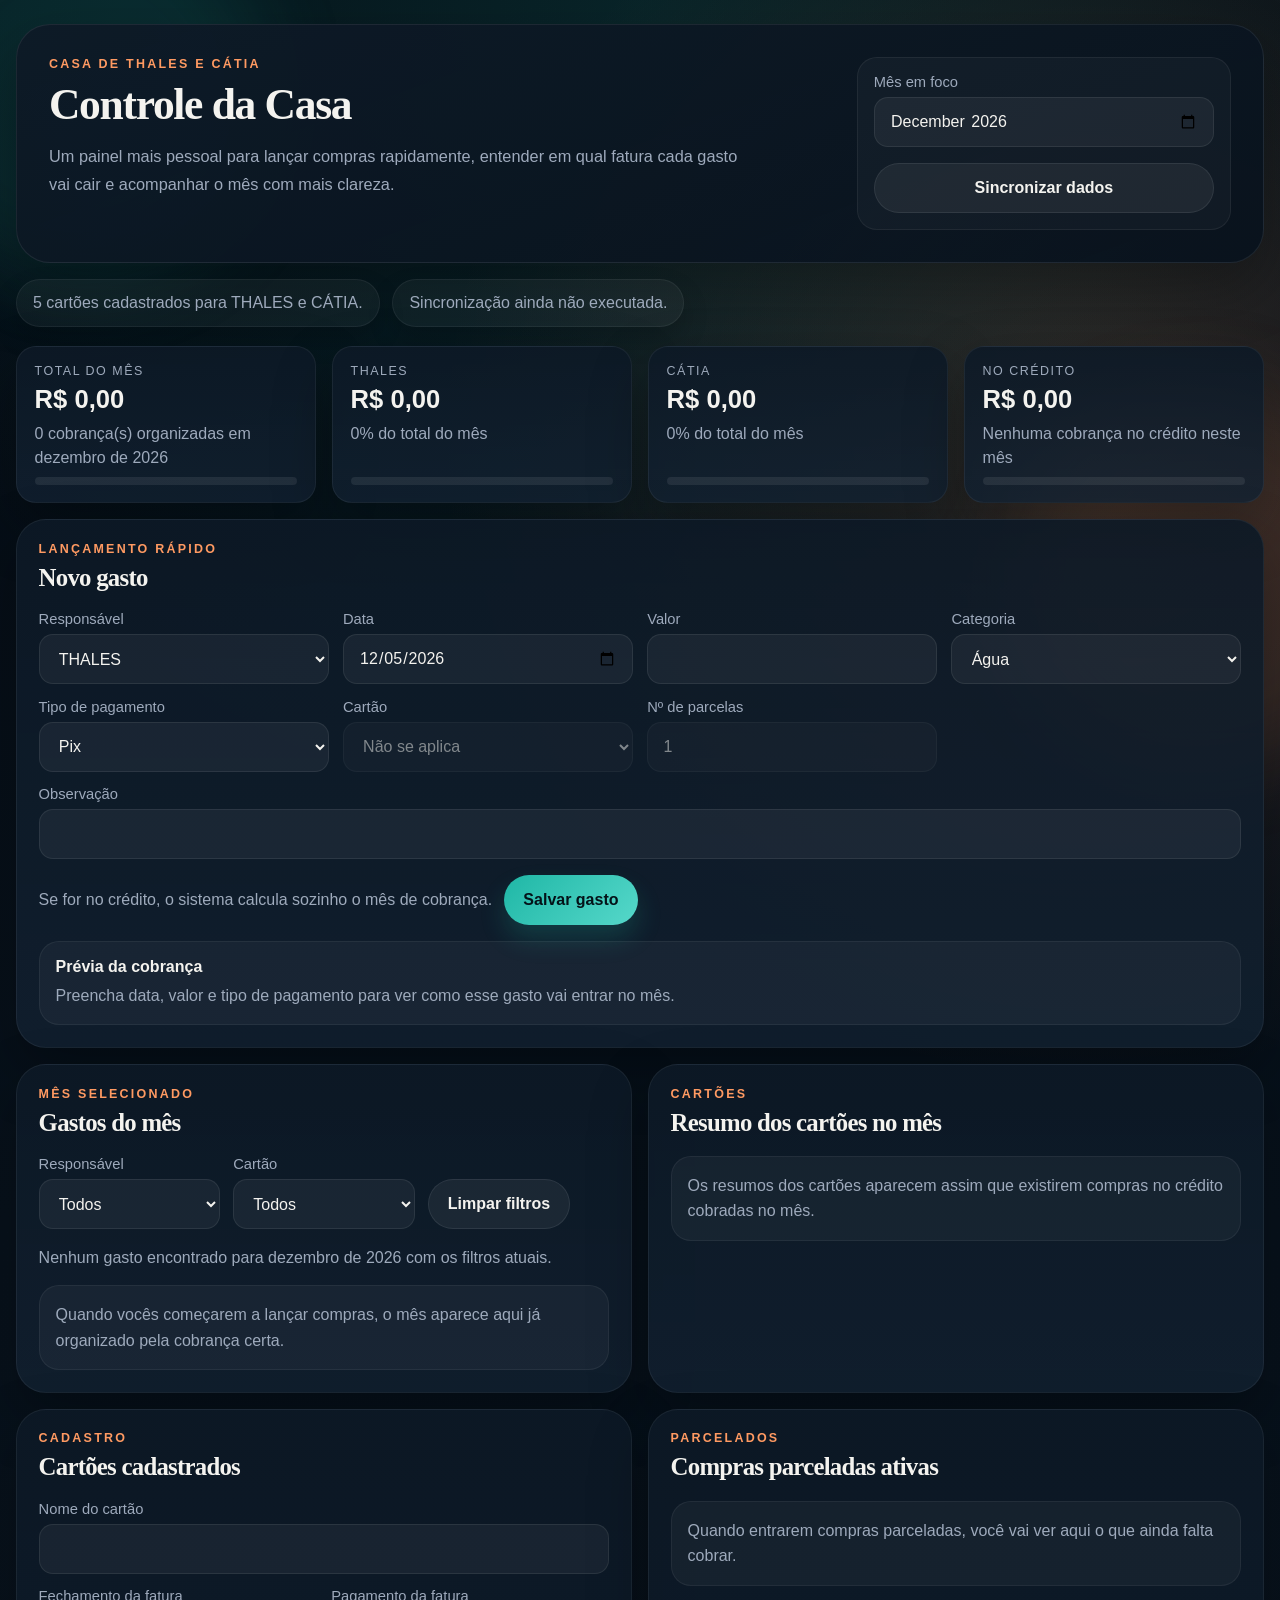
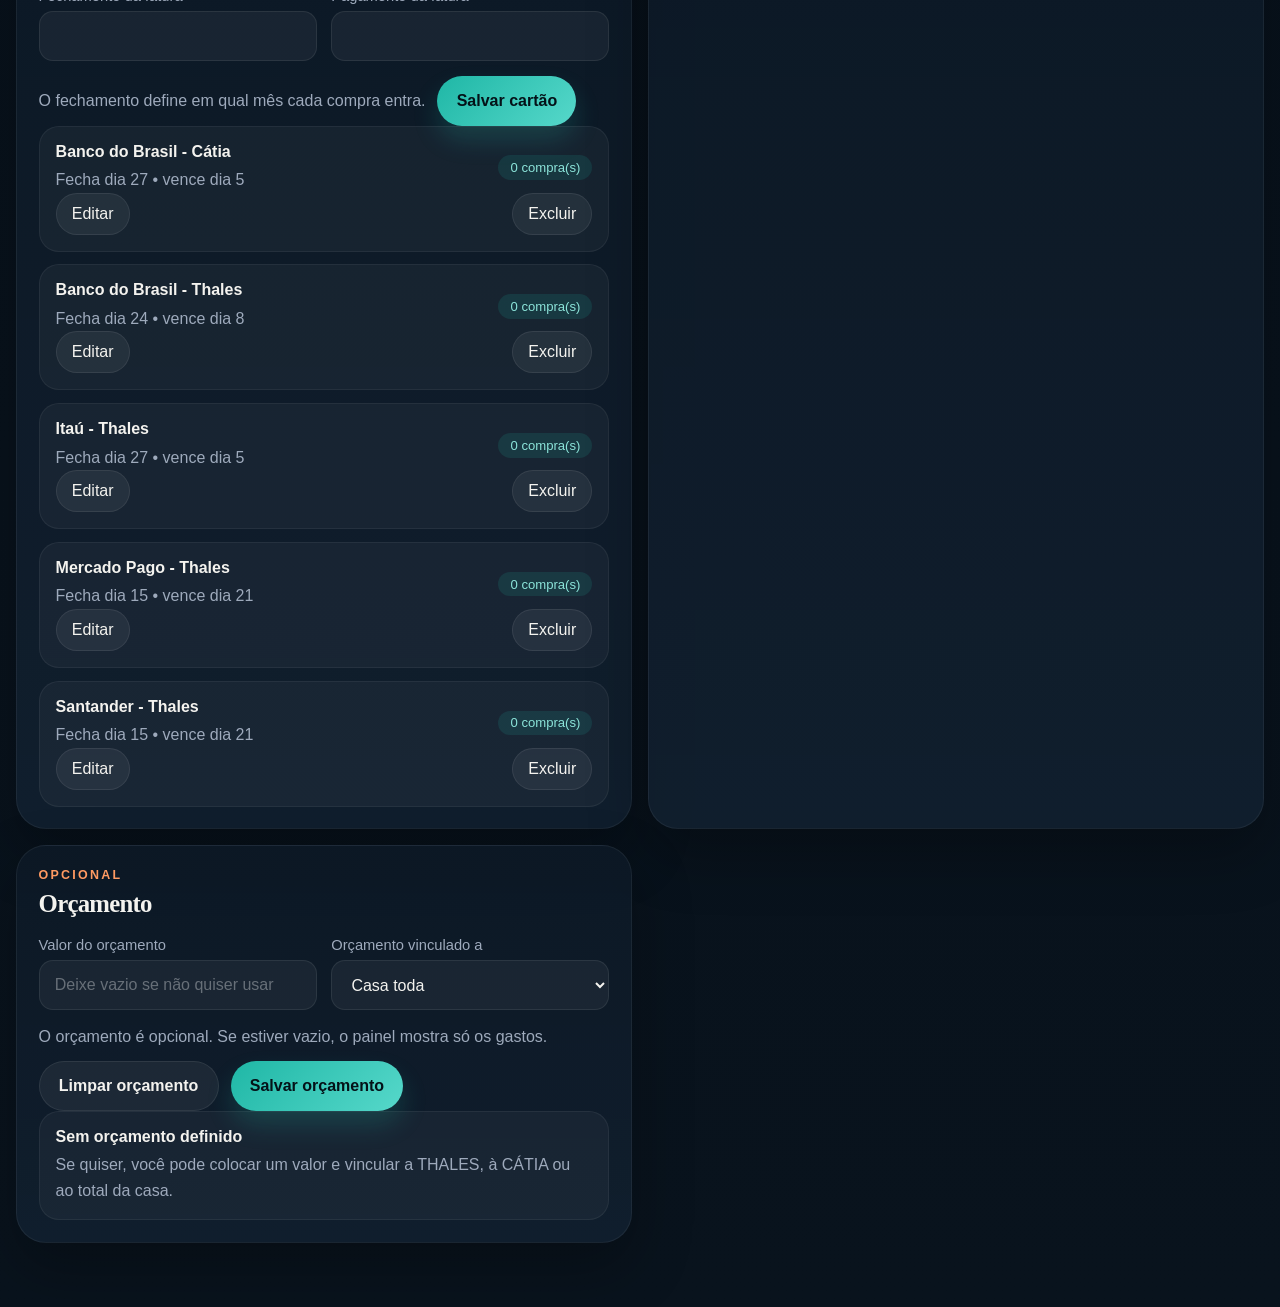
==== commit a9052d06: "Add files via upload" ====
--- a/index.html
+++ b/index.html
@@ -16,8 +16,8 @@
           <p class="eyebrow">Casa de THALES e CÁTIA</p>
           <h1>Controle da Casa</h1>
           <p class="hero-text">
-            Um painel mais pessoal para lançar compras rapidamente, entender o que
-            entra em cada fatura e acompanhar os gastos do mês com clareza.
+            Um painel mais pessoal para lançar compras rapidamente, entender em
+            qual fatura cada gasto vai cair e acompanhar o mês com mais clareza.
           </p>
         </div>
 
@@ -27,7 +27,7 @@
             <input id="selectedMonth" type="month" />
           </label>
           <button id="syncButton" class="button button-secondary" type="button">
-            Sincronizar com Google Sheets
+            Sincronizar dados
           </button>
         </div>
       </header>
@@ -76,6 +76,17 @@
               <label class="field">
                 <span>Categoria</span>
                 <select name="category" id="categorySelect" required></select>
+              </label>
+
+              <label class="field field-full hidden" id="customCategoryField">
+                <span>Outro: descrever categoria</span>
+                <input
+                  name="customCategory"
+                  id="customCategoryInput"
+                  type="text"
+                  maxlength="60"
+                  placeholder="Ex.: presente, manutenção, taxa eventual"
+                />
               </label>
 
               <label class="field">
@@ -170,7 +181,7 @@
           <div class="panel-head">
             <div>
               <p class="panel-kicker">Cartões</p>
-              <h2>Gastos em cartões</h2>
+              <h2>Resumo dos cartões no mês</h2>
             </div>
           </div>
           <div id="cardSummaries" class="stack-list"></div>
@@ -256,9 +267,9 @@
               </label>
 
               <label class="field">
-                <span>Orçamento de quem?</span>
+                <span>Orçamento vinculado a</span>
                 <select name="budgetOwner">
-                  <option value="">Sem responsável</option>
+                  <option value="">Casa toda</option>
                   <option value="thales">THALES</option>
                   <option value="catia">CÁTIA</option>
                 </select>
--- a/styles.css
+++ b/styles.css
@@ -565,9 +565,4 @@
   .mini-stat-grid {
     grid-template-columns: 1fr;
   }
-
-  th:nth-child(4),
-  td:nth-child(4) {
-    display: none;
-  }
-}
+}
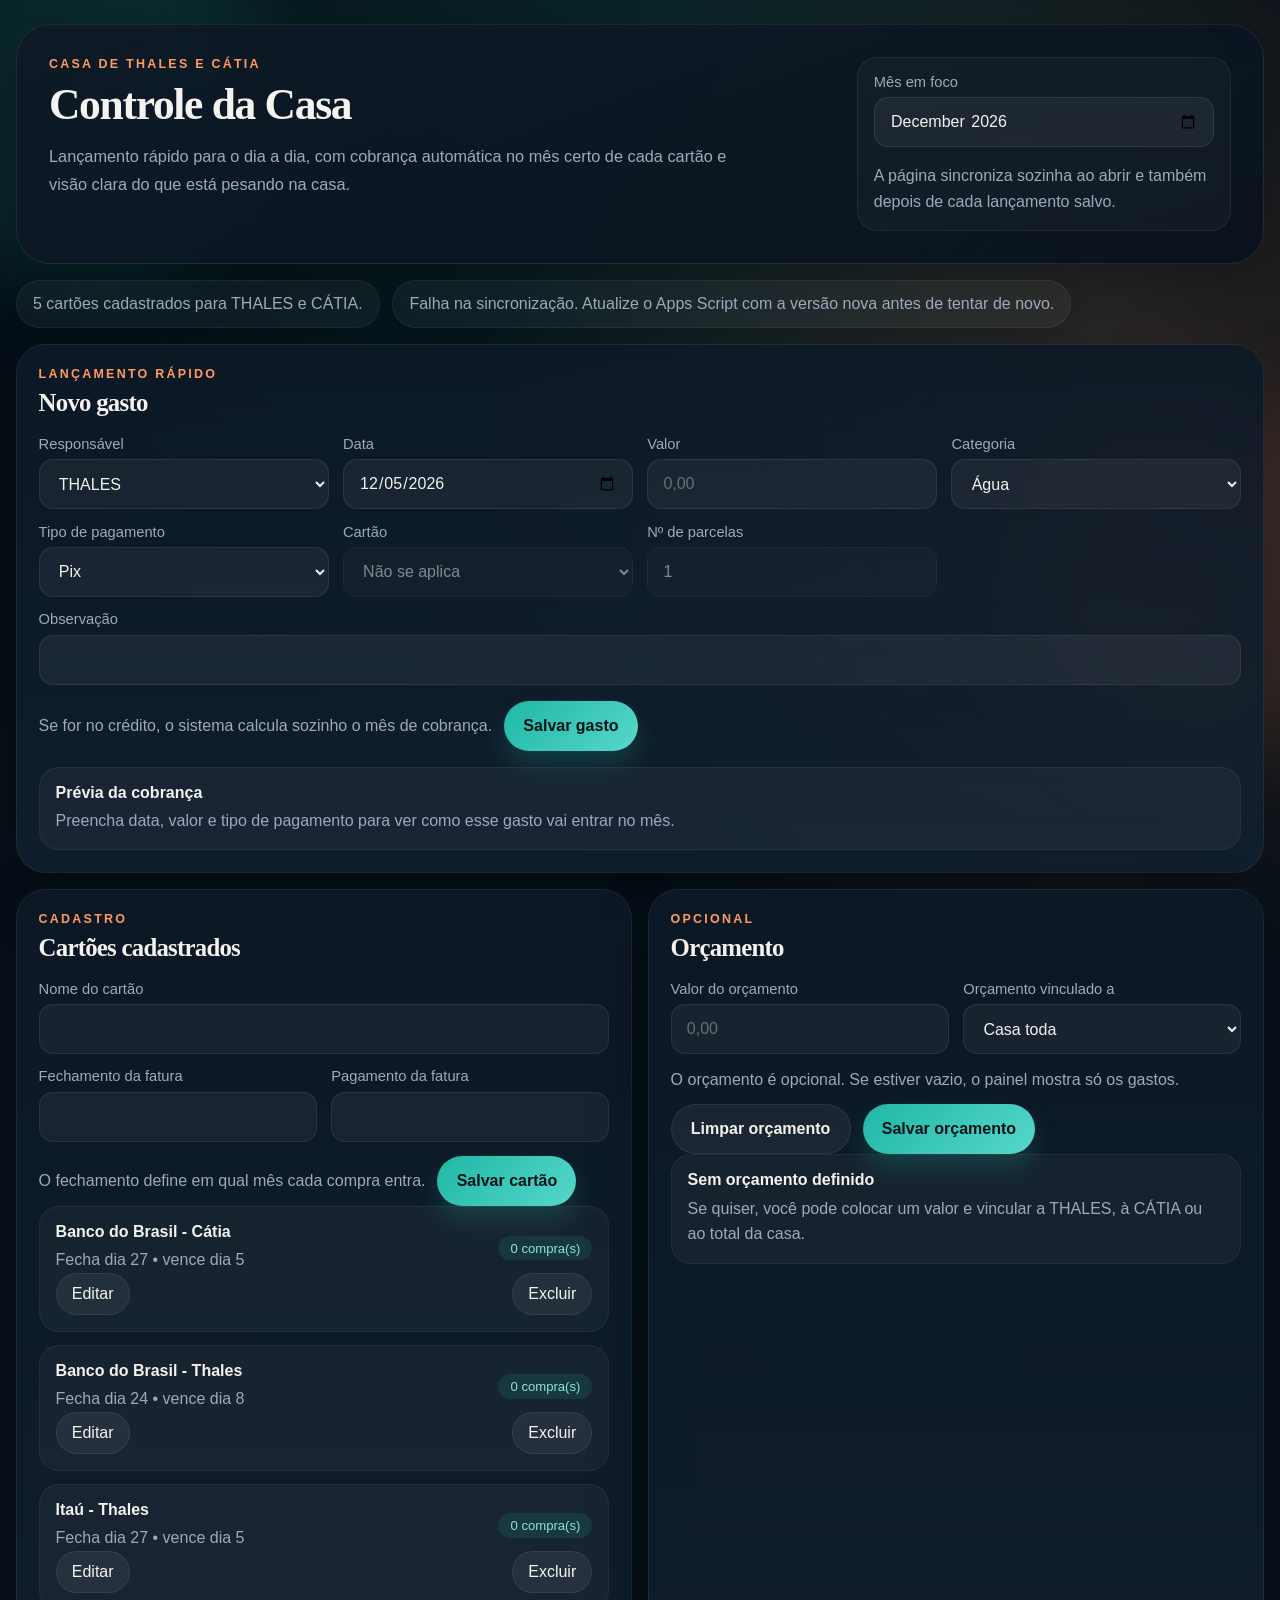
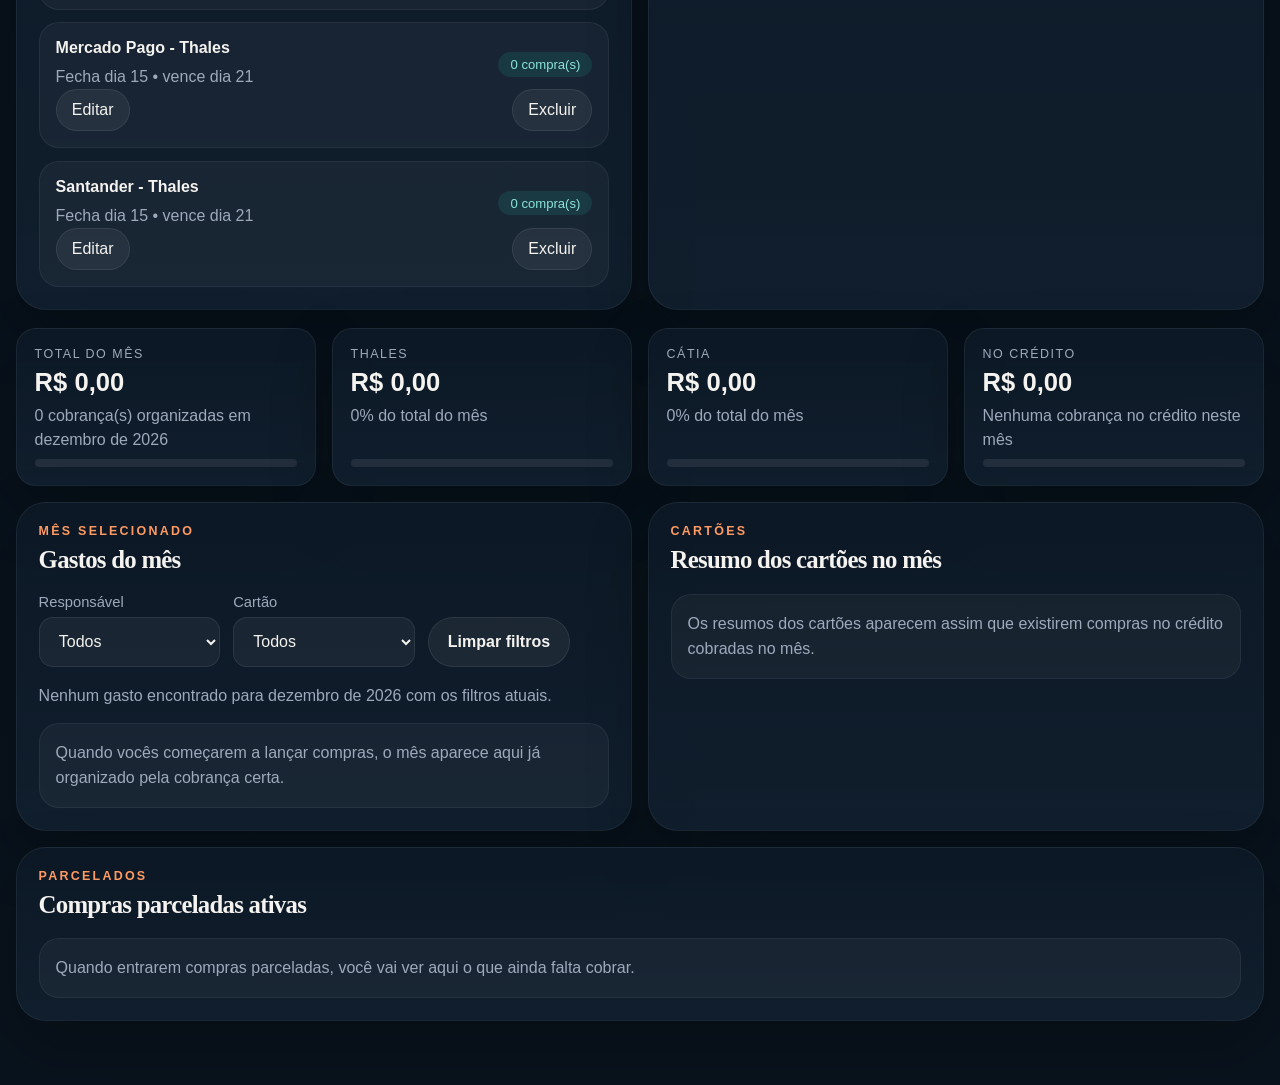
==== commit ac070785: "Add files via upload" ====
--- a/index.html
+++ b/index.html
@@ -16,8 +16,8 @@
           <p class="eyebrow">Casa de THALES e CÁTIA</p>
           <h1>Controle da Casa</h1>
           <p class="hero-text">
-            Um painel mais pessoal para lançar compras rapidamente, entender em
-            qual fatura cada gasto vai cair e acompanhar o mês com mais clareza.
+            Lançamento rápido para o dia a dia, com cobrança automática no mês
+            certo de cada cartão e visão clara do que está pesando na casa.
           </p>
         </div>
 
@@ -26,9 +26,10 @@
             <span>Mês em foco</span>
             <input id="selectedMonth" type="month" />
           </label>
-          <button id="syncButton" class="button button-secondary" type="button">
-            Sincronizar dados
-          </button>
+          <p class="sync-note">
+            A página sincroniza sozinha ao abrir e também depois de cada
+            lançamento salvo.
+          </p>
         </div>
       </header>
 
@@ -37,8 +38,6 @@
         <div class="status-pill" id="syncStatus">Sincronização ainda não executada.</div>
       </section>
 
-      <section class="stats-grid" id="statsGrid"></section>
-
       <section class="workspace-grid">
         <section class="panel panel-wide">
           <div class="panel-head">
@@ -65,10 +64,11 @@
                 <span>Valor</span>
                 <input
                   name="amount"
-                  type="number"
-                  min="0.01"
-                  step="0.01"
-                  inputmode="decimal"
+                  id="purchaseAmountInput"
+                  type="text"
+                  inputmode="numeric"
+                  autocomplete="off"
+                  placeholder="0,00"
                   required
                 />
               </label>
@@ -150,46 +150,6 @@
         <section class="panel">
           <div class="panel-head">
             <div>
-              <p class="panel-kicker">Mês selecionado</p>
-              <h2>Gastos do mês</h2>
-            </div>
-          </div>
-
-          <div class="mini-filters">
-            <label class="field">
-              <span>Responsável</span>
-              <select id="summaryResponsibleFilter"></select>
-            </label>
-
-            <label class="field">
-              <span>Cartão</span>
-              <select id="summaryCardFilter"></select>
-            </label>
-
-            <div class="filter-action">
-              <button id="clearSummaryFilters" class="button button-secondary" type="button">
-                Limpar filtros
-              </button>
-            </div>
-          </div>
-
-          <div id="monthSummaryText" class="table-summary"></div>
-          <div id="monthCharges" class="table-wrap"></div>
-        </section>
-
-        <section class="panel">
-          <div class="panel-head">
-            <div>
-              <p class="panel-kicker">Cartões</p>
-              <h2>Resumo dos cartões no mês</h2>
-            </div>
-          </div>
-          <div id="cardSummaries" class="stack-list"></div>
-        </section>
-
-        <section class="panel">
-          <div class="panel-head">
-            <div>
               <p class="panel-kicker">Cadastro</p>
               <h2>Cartões cadastrados</h2>
             </div>
@@ -237,16 +197,6 @@
         <section class="panel">
           <div class="panel-head">
             <div>
-              <p class="panel-kicker">Parcelados</p>
-              <h2>Compras parceladas ativas</h2>
-            </div>
-          </div>
-          <div id="installmentOverview" class="stack-list"></div>
-        </section>
-
-        <section class="panel">
-          <div class="panel-head">
-            <div>
               <p class="panel-kicker">Opcional</p>
               <h2>Orçamento</h2>
             </div>
@@ -258,11 +208,11 @@
                 <span>Valor do orçamento</span>
                 <input
                   name="budgetAmount"
-                  type="number"
-                  min="0"
-                  step="0.01"
-                  inputmode="decimal"
-                  placeholder="Deixe vazio se não quiser usar"
+                  id="budgetAmountInput"
+                  type="text"
+                  inputmode="numeric"
+                  autocomplete="off"
+                  placeholder="0,00"
                 />
               </label>
 
@@ -290,6 +240,60 @@
           <div id="budgetSummary" class="info-card"></div>
         </section>
       </section>
+
+      <section class="stats-grid" id="statsGrid"></section>
+
+      <section class="workspace-grid">
+        <section class="panel">
+          <div class="panel-head">
+            <div>
+              <p class="panel-kicker">Mês selecionado</p>
+              <h2>Gastos do mês</h2>
+            </div>
+          </div>
+
+          <div class="mini-filters">
+            <label class="field">
+              <span>Responsável</span>
+              <select id="summaryResponsibleFilter"></select>
+            </label>
+
+            <label class="field">
+              <span>Cartão</span>
+              <select id="summaryCardFilter"></select>
+            </label>
+
+            <div class="filter-action">
+              <button id="clearSummaryFilters" class="button button-secondary" type="button">
+                Limpar filtros
+              </button>
+            </div>
+          </div>
+
+          <div id="monthSummaryText" class="table-summary"></div>
+          <div id="monthCharges" class="table-wrap"></div>
+        </section>
+
+        <section class="panel">
+          <div class="panel-head">
+            <div>
+              <p class="panel-kicker">Cartões</p>
+              <h2>Resumo dos cartões no mês</h2>
+            </div>
+          </div>
+          <div id="cardSummaries" class="stack-list"></div>
+        </section>
+
+        <section class="panel panel-wide">
+          <div class="panel-head">
+            <div>
+              <p class="panel-kicker">Parcelados</p>
+              <h2>Compras parceladas ativas</h2>
+            </div>
+          </div>
+          <div id="installmentOverview" class="stack-list"></div>
+        </section>
+      </section>
     </main>
 
     <script src="app.js"></script>
--- a/styles.css
+++ b/styles.css
@@ -298,6 +298,12 @@
   gap: 0.45rem;
 }
 
+.sync-note {
+  margin: 0;
+  color: var(--muted);
+  line-height: 1.6;
+}
+
 .button {
   min-height: 50px;
   padding: 0.85rem 1.2rem;
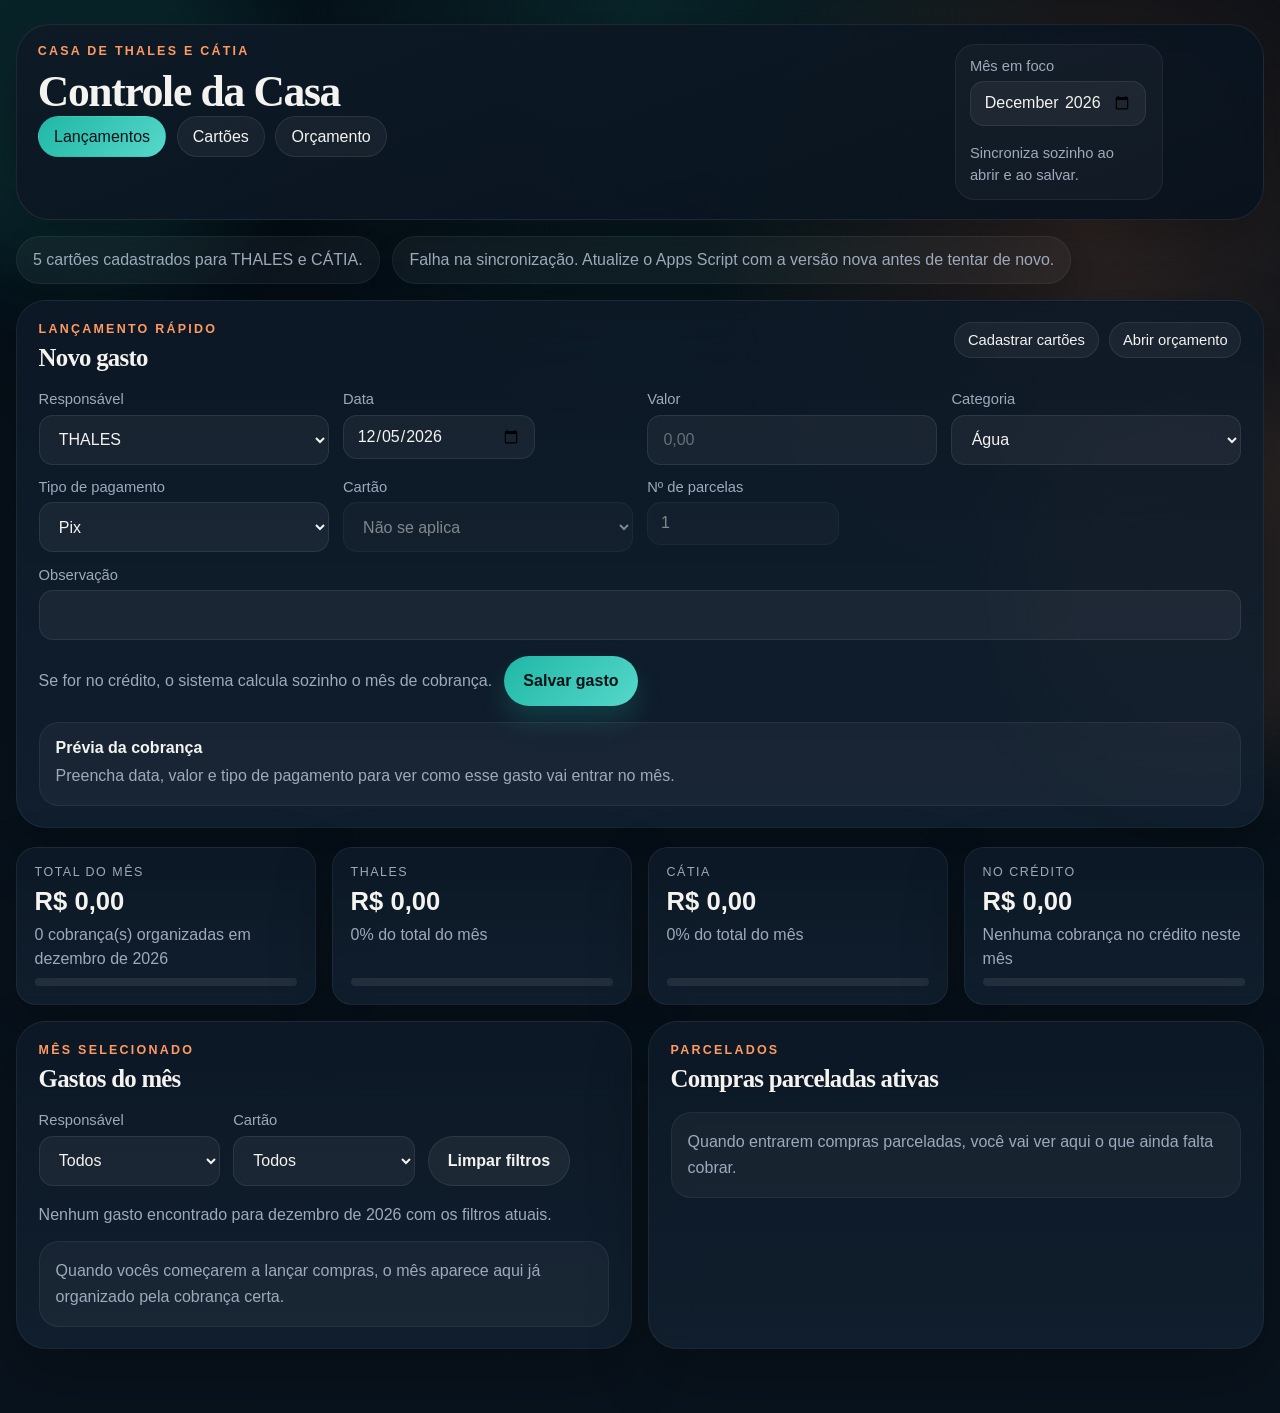
==== commit ed05ef77: "Add files via upload" ====
--- a/index.html
+++ b/index.html
@@ -11,25 +11,23 @@
     <div class="background-orb background-orb-right"></div>
 
     <main class="page-shell">
-      <header class="hero">
+      <header class="hero hero-compact">
         <div class="hero-copy">
           <p class="eyebrow">Casa de THALES e CÁTIA</p>
           <h1>Controle da Casa</h1>
-          <p class="hero-text">
-            Lançamento rápido para o dia a dia, com cobrança automática no mês
-            certo de cada cartão e visão clara do que está pesando na casa.
-          </p>
+          <div class="page-links">
+            <a class="link-chip link-chip-current" href="index.html">Lançamentos</a>
+            <a class="link-chip" href="cartoes.html">Cartões</a>
+            <a class="link-chip" href="orcamento.html">Orçamento</a>
+          </div>
         </div>
 
-        <div class="hero-actions">
-          <label class="field-inline">
+        <div class="hero-actions hero-actions-compact">
+          <label class="field-inline field-inline-compact">
             <span>Mês em foco</span>
             <input id="selectedMonth" type="month" />
           </label>
-          <p class="sync-note">
-            A página sincroniza sozinha ao abrir e também depois de cada
-            lançamento salvo.
-          </p>
+          <p class="sync-note">Sincroniza sozinho ao abrir e ao salvar.</p>
         </div>
       </header>
 
@@ -45,17 +43,21 @@
               <p class="panel-kicker">Lançamento rápido</p>
               <h2>Novo gasto</h2>
             </div>
+            <div class="panel-links">
+              <a class="text-link" href="cartoes.html">Cadastrar cartões</a>
+              <a class="text-link" href="orcamento.html">Abrir orçamento</a>
+            </div>
           </div>
 
           <form id="purchaseForm" class="entry-form">
             <input name="entryId" type="hidden" />
-            <div class="form-grid">
+            <div class="form-grid launch-grid">
               <label class="field">
                 <span>Responsável</span>
                 <select name="responsible" id="responsibleSelect" required></select>
               </label>
 
-              <label class="field">
+              <label class="field field-short">
                 <span>Data</span>
                 <input name="date" type="date" required />
               </label>
@@ -107,7 +109,7 @@
                 </select>
               </label>
 
-              <label class="field">
+              <label class="field field-short">
                 <span>Nº de parcelas</span>
                 <input
                   name="installments"
@@ -146,99 +148,6 @@
 
           <div id="purchasePreview" class="preview-card"></div>
         </section>
-
-        <section class="panel">
-          <div class="panel-head">
-            <div>
-              <p class="panel-kicker">Cadastro</p>
-              <h2>Cartões cadastrados</h2>
-            </div>
-          </div>
-
-          <form id="cardForm" class="entry-form compact-form">
-            <input name="entryId" type="hidden" />
-            <div class="form-grid form-grid-compact">
-              <label class="field field-full">
-                <span>Nome do cartão</span>
-                <input name="name" type="text" maxlength="50" required />
-              </label>
-
-              <label class="field">
-                <span>Fechamento da fatura</span>
-                <input name="closingDay" type="number" min="1" max="31" step="1" required />
-              </label>
-
-              <label class="field">
-                <span>Pagamento da fatura</span>
-                <input name="paymentDay" type="number" min="1" max="31" step="1" required />
-              </label>
-            </div>
-
-            <div class="form-actions split-actions">
-              <span id="cardFormHint" class="form-hint">
-                O fechamento define em qual mês cada compra entra.
-              </span>
-              <button
-                id="cardCancelButton"
-                class="button button-secondary hidden"
-                type="button"
-              >
-                Cancelar edição
-              </button>
-              <button id="cardSubmitButton" class="button" type="submit">
-                Salvar cartão
-              </button>
-            </div>
-          </form>
-
-          <div id="cardList" class="stack-list"></div>
-        </section>
-
-        <section class="panel">
-          <div class="panel-head">
-            <div>
-              <p class="panel-kicker">Opcional</p>
-              <h2>Orçamento</h2>
-            </div>
-          </div>
-
-          <form id="budgetForm" class="entry-form compact-form">
-            <div class="form-grid form-grid-compact">
-              <label class="field">
-                <span>Valor do orçamento</span>
-                <input
-                  name="budgetAmount"
-                  id="budgetAmountInput"
-                  type="text"
-                  inputmode="numeric"
-                  autocomplete="off"
-                  placeholder="0,00"
-                />
-              </label>
-
-              <label class="field">
-                <span>Orçamento vinculado a</span>
-                <select name="budgetOwner">
-                  <option value="">Casa toda</option>
-                  <option value="thales">THALES</option>
-                  <option value="catia">CÁTIA</option>
-                </select>
-              </label>
-            </div>
-
-            <div class="form-actions split-actions">
-              <span class="form-hint">
-                O orçamento é opcional. Se estiver vazio, o painel mostra só os gastos.
-              </span>
-              <button id="clearBudgetButton" class="button button-secondary" type="button">
-                Limpar orçamento
-              </button>
-              <button class="button" type="submit">Salvar orçamento</button>
-            </div>
-          </form>
-
-          <div id="budgetSummary" class="info-card"></div>
-        </section>
       </section>
 
       <section class="stats-grid" id="statsGrid"></section>
@@ -277,16 +186,6 @@
         <section class="panel">
           <div class="panel-head">
             <div>
-              <p class="panel-kicker">Cartões</p>
-              <h2>Resumo dos cartões no mês</h2>
-            </div>
-          </div>
-          <div id="cardSummaries" class="stack-list"></div>
-        </section>
-
-        <section class="panel panel-wide">
-          <div class="panel-head">
-            <div>
               <p class="panel-kicker">Parcelados</p>
               <h2>Compras parceladas ativas</h2>
             </div>
--- a/styles.css
+++ b/styles.css
@@ -86,6 +86,11 @@
   box-shadow: var(--shadow);
 }
 
+.hero-compact {
+  grid-template-columns: minmax(0, 1.8fr) auto;
+  padding: 1.2rem 1.3rem;
+}
+
 .eyebrow,
 .panel-kicker {
   margin: 0 0 0.5rem;
@@ -124,6 +129,13 @@
   border-radius: var(--radius-lg);
   background: rgba(255, 255, 255, 0.03);
   border: 1px solid rgba(255, 255, 255, 0.06);
+}
+
+.hero-actions-compact {
+  align-self: start;
+  justify-content: flex-start;
+  width: min(100%, 13rem);
+  padding: 0.8rem 0.9rem;
 }
 
 .status-strip {
@@ -298,10 +310,74 @@
   gap: 0.45rem;
 }
 
+.field-inline-compact {
+  width: min(100%, 11rem);
+}
+
+.field-inline-compact input {
+  min-height: 42px;
+  padding: 0.7rem 0.8rem;
+}
+
 .sync-note {
   margin: 0;
   color: var(--muted);
-  line-height: 1.6;
+  font-size: 0.92rem;
+  line-height: 1.5;
+}
+
+.page-links,
+.panel-links {
+  display: flex;
+  flex-wrap: wrap;
+  gap: 0.65rem;
+}
+
+.link-chip,
+.text-link {
+  display: inline-flex;
+  align-items: center;
+  justify-content: center;
+  min-height: 40px;
+  padding: 0.65rem 0.95rem;
+  border-radius: 999px;
+  color: var(--text);
+  text-decoration: none;
+  border: 1px solid rgba(255, 255, 255, 0.08);
+  background: rgba(255, 255, 255, 0.05);
+  transition: transform 0.2s ease, filter 0.2s ease, border-color 0.2s ease;
+}
+
+.link-chip:hover,
+.link-chip:focus-visible,
+.text-link:hover,
+.text-link:focus-visible {
+  transform: translateY(-1px);
+  filter: brightness(1.04);
+  outline: none;
+}
+
+.link-chip-current {
+  color: #041218;
+  border-color: transparent;
+  background: linear-gradient(135deg, var(--primary), #56d8ca);
+}
+
+.text-link {
+  min-height: 36px;
+  padding: 0.5rem 0.8rem;
+  font-size: 0.92rem;
+}
+
+.field-short {
+  width: min(100%, 12rem);
+  justify-self: start;
+}
+
+.field-short input,
+.field-short select {
+  min-height: 42px;
+  padding: 0.7rem 0.8rem;
 }
 
 .button {
@@ -550,6 +626,7 @@
     display: flex;
     flex-direction: column;
   }
+
 }
 
 @media (max-width: 720px) {
@@ -571,4 +648,9 @@
   .mini-stat-grid {
     grid-template-columns: 1fr;
   }
-}
+
+  .panel-links,
+  .page-links {
+    width: 100%;
+  }
+}
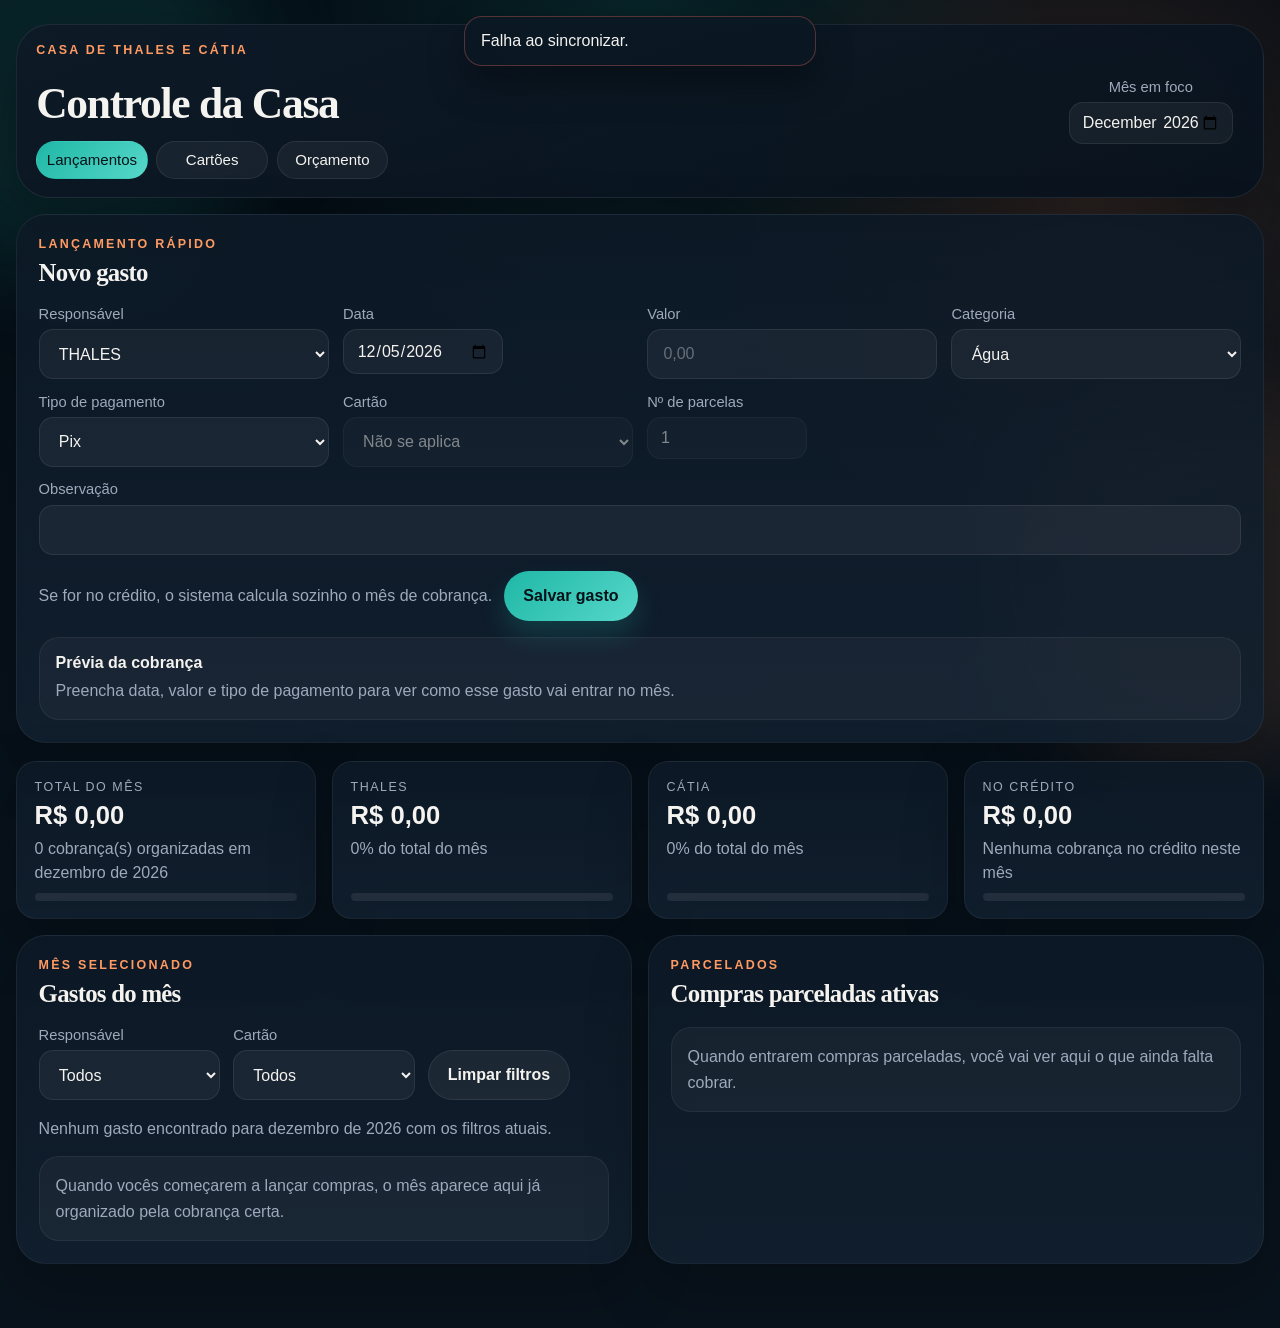
==== commit 2fb20d2b: "Add files via upload" ====
--- a/index.html
+++ b/index.html
@@ -15,7 +15,7 @@
         <div class="hero-copy">
           <p class="eyebrow">Casa de THALES e CÁTIA</p>
           <h1>Controle da Casa</h1>
-          <div class="page-links">
+          <div class="page-links page-links-inline">
             <a class="link-chip link-chip-current" href="index.html">Lançamentos</a>
             <a class="link-chip" href="cartoes.html">Cartões</a>
             <a class="link-chip" href="orcamento.html">Orçamento</a>
@@ -23,18 +23,12 @@
         </div>
 
         <div class="hero-actions hero-actions-compact">
-          <label class="field-inline field-inline-compact">
+          <label class="field-inline field-inline-compact field-inline-centered">
             <span>Mês em foco</span>
             <input id="selectedMonth" type="month" />
           </label>
-          <p class="sync-note">Sincroniza sozinho ao abrir e ao salvar.</p>
         </div>
       </header>
-
-      <section class="status-strip">
-        <div class="status-pill" id="statusBadge">Carregando painel...</div>
-        <div class="status-pill" id="syncStatus">Sincronização ainda não executada.</div>
-      </section>
 
       <section class="workspace-grid">
         <section class="panel panel-wide">
@@ -42,10 +36,6 @@
             <div>
               <p class="panel-kicker">Lançamento rápido</p>
               <h2>Novo gasto</h2>
-            </div>
-            <div class="panel-links">
-              <a class="text-link" href="cartoes.html">Cadastrar cartões</a>
-              <a class="text-link" href="orcamento.html">Abrir orçamento</a>
             </div>
           </div>
 
@@ -195,6 +185,8 @@
       </section>
     </main>
 
+    <div id="toastViewport" class="toast-viewport" aria-live="polite" aria-atomic="true"></div>
+
     <script src="app.js"></script>
   </body>
 </html>
--- a/styles.css
+++ b/styles.css
@@ -87,8 +87,16 @@
 }
 
 .hero-compact {
-  grid-template-columns: minmax(0, 1.8fr) auto;
-  padding: 1.2rem 1.3rem;
+  grid-template-columns: minmax(0, 1fr) auto;
+  align-items: center;
+  padding: 1.15rem 1.2rem;
+}
+
+.hero-copy {
+  display: flex;
+  flex-direction: column;
+  gap: 0.8rem;
+  min-width: 0;
 }
 
 .eyebrow,
@@ -132,29 +140,15 @@
 }
 
 .hero-actions-compact {
-  align-self: start;
-  justify-content: flex-start;
-  width: min(100%, 13rem);
-  padding: 0.8rem 0.9rem;
-}
-
-.status-strip {
-  display: flex;
-  flex-wrap: wrap;
-  gap: 0.8rem;
-  margin-top: 1rem;
-}
-
-.status-pill {
-  display: inline-flex;
-  align-items: center;
-  min-height: 48px;
-  padding: 0.8rem 1rem;
-  border-radius: 999px;
-  background: rgba(255, 255, 255, 0.04);
-  border: 1px solid rgba(255, 255, 255, 0.06);
-  color: var(--muted);
-  box-shadow: 0 12px 26px rgba(0, 0, 0, 0.18);
+  justify-self: center;
+  align-self: center;
+  gap: 0;
+  justify-content: center;
+  width: min(100%, 10.25rem);
+  padding: 0;
+  background: transparent;
+  border: 0;
+  box-shadow: none;
 }
 
 .stats-grid {
@@ -311,12 +305,22 @@
 }
 
 .field-inline-compact {
-  width: min(100%, 11rem);
+  width: 100%;
 }
 
 .field-inline-compact input {
-  min-height: 42px;
-  padding: 0.7rem 0.8rem;
+  min-height: 40px;
+  padding: 0.62rem 0.72rem;
+  width: 100%;
+  text-align: center;
+}
+
+.field-inline-centered {
+  align-items: center;
+}
+
+.field-inline-centered span {
+  text-align: center;
 }
 
 .sync-note {
@@ -331,6 +335,13 @@
   display: flex;
   flex-wrap: wrap;
   gap: 0.65rem;
+}
+
+.page-links-inline {
+  display: grid;
+  grid-template-columns: repeat(3, minmax(0, 1fr));
+  gap: 0.55rem;
+  width: min(100%, 22rem);
 }
 
 .link-chip,
@@ -338,10 +349,12 @@
   display: inline-flex;
   align-items: center;
   justify-content: center;
-  min-height: 40px;
-  padding: 0.65rem 0.95rem;
+  min-height: 38px;
+  padding: 0.58rem 0.75rem;
   border-radius: 999px;
   color: var(--text);
+  white-space: nowrap;
+  font-size: 0.94rem;
   text-decoration: none;
   border: 1px solid rgba(255, 255, 255, 0.08);
   background: rgba(255, 255, 255, 0.05);
@@ -370,7 +383,7 @@
 }
 
 .field-short {
-  width: min(100%, 12rem);
+  width: min(100%, 10rem);
   justify-self: start;
 }
 
@@ -583,6 +596,45 @@
   display: none;
 }
 
+.toast-viewport {
+  position: fixed;
+  top: 1rem;
+  left: 50%;
+  z-index: 20;
+  width: min(calc(100% - 1.5rem), 22rem);
+  pointer-events: none;
+  transform: translateX(-50%);
+}
+
+.toast {
+  opacity: 0;
+  transform: translateY(-12px) scale(0.98);
+  padding: 0.95rem 1rem;
+  border-radius: 18px;
+  border: 1px solid rgba(255, 255, 255, 0.08);
+  background: rgba(11, 24, 36, 0.96);
+  color: var(--text);
+  box-shadow: 0 18px 36px rgba(0, 0, 0, 0.34);
+  transition: opacity 0.22s ease, transform 0.22s ease;
+}
+
+.toast-visible {
+  opacity: 1;
+  transform: translateY(0) scale(1);
+}
+
+.toast-success {
+  border-color: rgba(31, 183, 166, 0.32);
+}
+
+.toast-info {
+  border-color: rgba(255, 154, 98, 0.28);
+}
+
+.toast-error {
+  border-color: rgba(242, 107, 95, 0.32);
+}
+
 button[disabled],
 input[disabled],
 select[disabled] {
@@ -626,7 +678,6 @@
     display: flex;
     flex-direction: column;
   }
-
 }
 
 @media (max-width: 720px) {
@@ -639,6 +690,13 @@
   .panel {
     padding: 1.1rem;
     border-radius: 22px;
+  }
+
+  .hero-compact {
+    grid-template-columns: 1fr;
+    gap: 0.9rem;
+    justify-items: center;
+    text-align: center;
   }
 
   .stats-grid,
@@ -649,8 +707,51 @@
     grid-template-columns: 1fr;
   }
 
+  .page-links-inline,
   .panel-links,
   .page-links {
     width: 100%;
   }
-}
+
+  .hero-copy {
+    width: 100%;
+    align-items: center;
+  }
+
+  .hero h1 {
+    font-size: clamp(2rem, 10vw, 2.6rem);
+  }
+
+  .page-links-inline {
+    max-width: 22rem;
+    margin-inline: auto;
+  }
+
+  .page-links-inline .link-chip {
+    min-height: 36px;
+    padding: 0.52rem 0.4rem;
+    font-size: 0.84rem;
+  }
+
+  .hero-actions-compact {
+    width: min(100%, 9.75rem);
+    margin-inline: auto;
+  }
+
+  .launch-grid {
+    grid-template-columns: repeat(2, minmax(0, 1fr));
+  }
+
+  .launch-grid .field-full {
+    grid-column: 1 / -1;
+  }
+
+  .field-short {
+    width: 100%;
+  }
+
+  .field-inline-compact input {
+    min-height: 38px;
+    font-size: 0.95rem;
+  }
+}
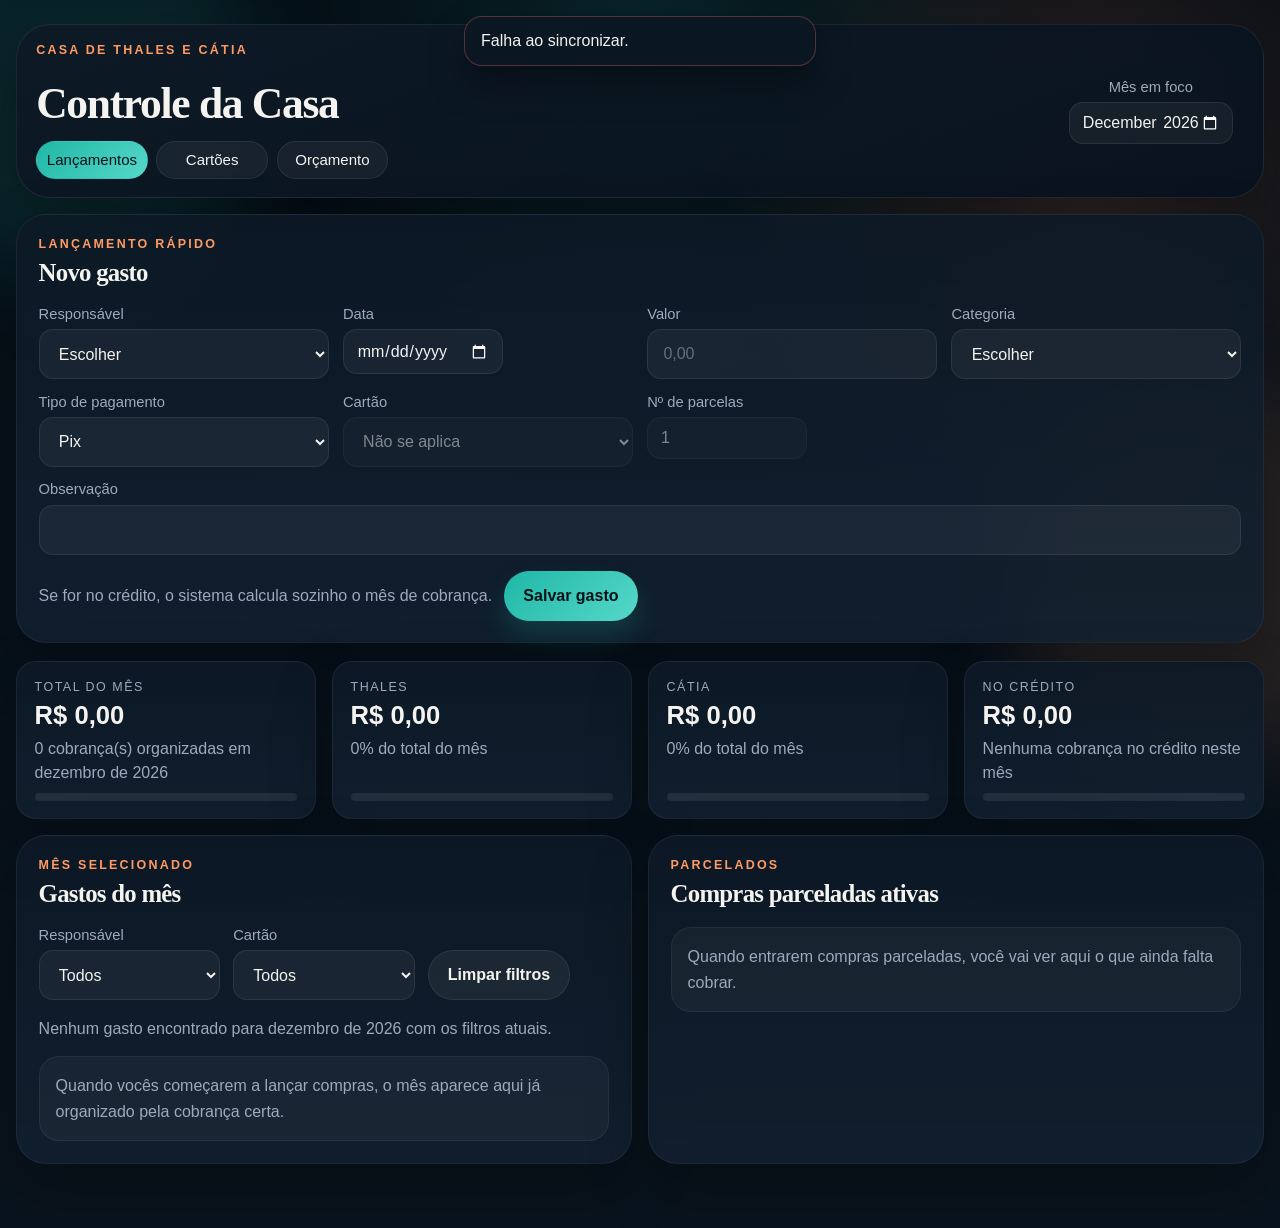
==== commit fbc7edcc: "Add files via upload" ====
--- a/index.html
+++ b/index.html
@@ -136,7 +136,6 @@
             </div>
           </form>
 
-          <div id="purchasePreview" class="preview-card"></div>
         </section>
       </section>
 
@@ -170,7 +169,7 @@
           </div>
 
           <div id="monthSummaryText" class="table-summary"></div>
-          <div id="monthCharges" class="table-wrap"></div>
+          <div id="monthCharges" class="charge-list"></div>
         </section>
 
         <section class="panel">
--- a/styles.css
+++ b/styles.css
@@ -16,6 +16,7 @@
   --radius-xl: 30px;
   --radius-lg: 20px;
   --radius-md: 14px;
+  color-scheme: dark;
 }
 
 * {
@@ -285,6 +286,12 @@
   border: 1px solid var(--line);
   border-radius: var(--radius-md);
   transition: border-color 0.2s ease, box-shadow 0.2s ease, transform 0.2s ease;
+}
+
+select option,
+select optgroup {
+  color: #071019;
+  background: #eef3f6;
 }
 
 input::placeholder {
@@ -530,6 +537,67 @@
   gap: 0.8rem;
 }
 
+.charge-list {
+  display: flex;
+  flex-direction: column;
+  gap: 0.85rem;
+}
+
+.charge-card {
+  padding: 1rem;
+  border-radius: var(--radius-lg);
+  background: rgba(255, 255, 255, 0.04);
+  border: 1px solid rgba(255, 255, 255, 0.06);
+}
+
+.charge-card-head {
+  display: flex;
+  align-items: flex-start;
+  justify-content: space-between;
+  gap: 0.9rem;
+}
+
+.charge-card-main {
+  display: flex;
+  flex-direction: column;
+  gap: 0.45rem;
+  min-width: 0;
+}
+
+.charge-card-title {
+  display: block;
+  font-size: 1.02rem;
+  line-height: 1.35;
+}
+
+.charge-card-amount {
+  white-space: nowrap;
+  font-size: 1.08rem;
+}
+
+.charge-card-meta {
+  display: flex;
+  flex-direction: column;
+  gap: 0.42rem;
+  margin-top: 0.9rem;
+}
+
+.charge-card-line {
+  color: var(--muted);
+  line-height: 1.55;
+}
+
+.charge-card-note {
+  color: var(--text);
+}
+
+.charge-card-actions {
+  display: flex;
+  flex-wrap: wrap;
+  gap: 0.65rem;
+  margin-top: 1rem;
+}
+
 .card-summary-head,
 .line-between,
 .card-row-head,
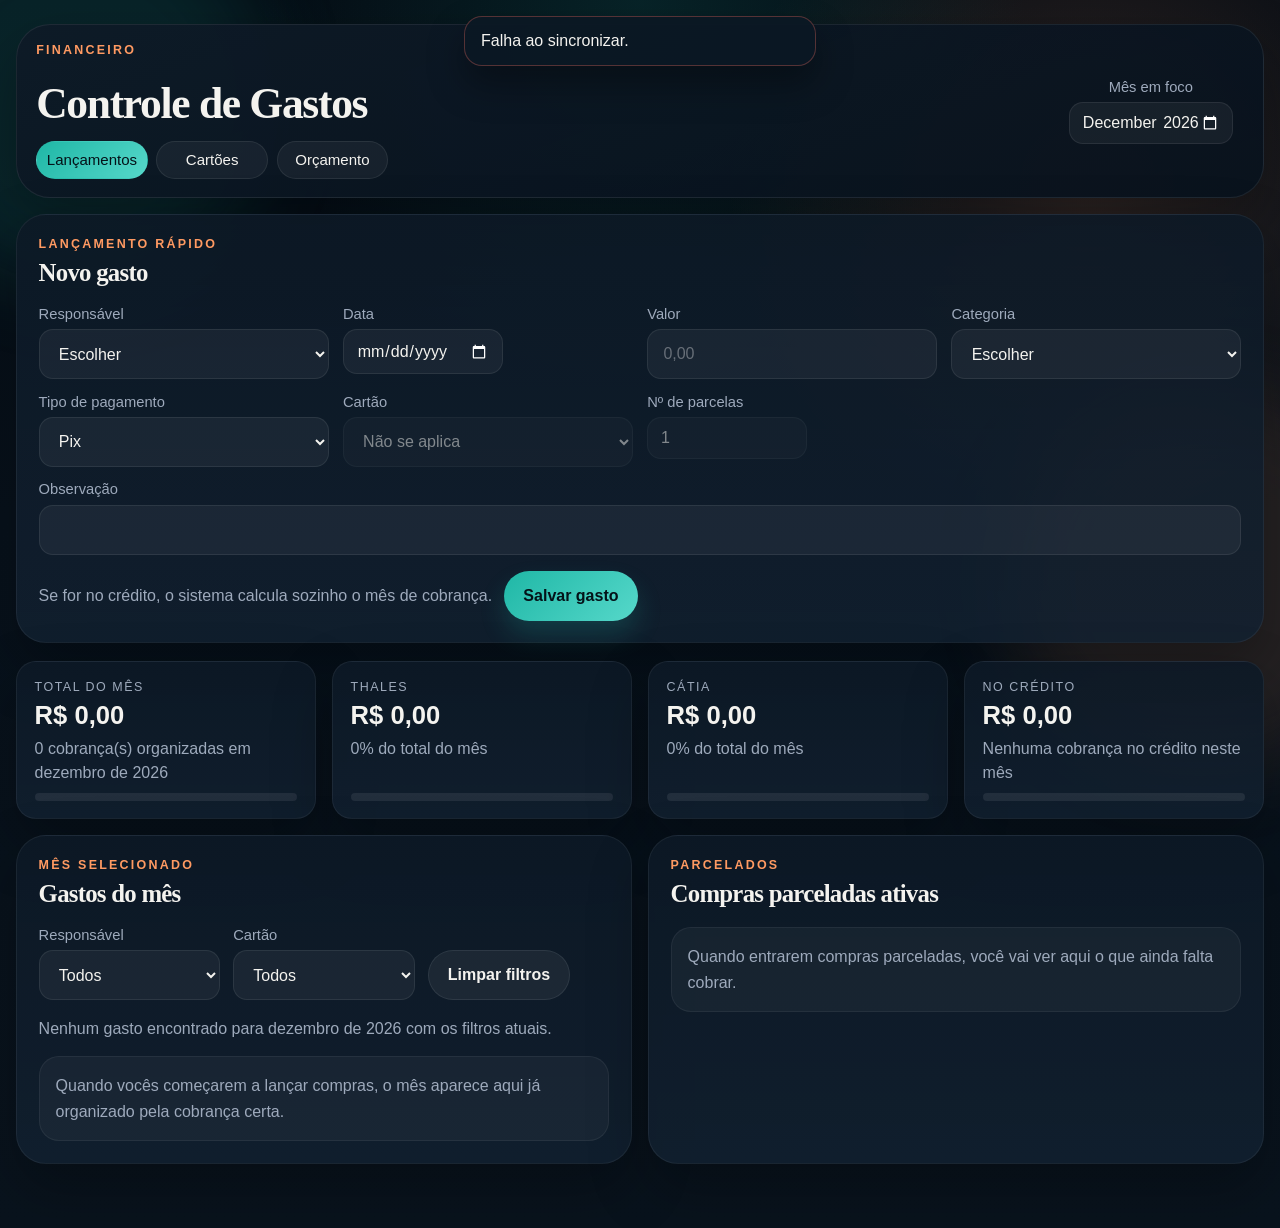
==== commit fe7e36da: "Add files via upload" ====
--- a/index.html
+++ b/index.html
@@ -3,7 +3,7 @@
   <head>
     <meta charset="UTF-8" />
     <meta name="viewport" content="width=device-width, initial-scale=1.0" />
-    <title>Controle da Casa</title>
+    <title>Controle de Gastos</title>
     <link rel="stylesheet" href="styles.css" />
   </head>
   <body>
@@ -13,8 +13,8 @@
     <main class="page-shell">
       <header class="hero hero-compact">
         <div class="hero-copy">
-          <p class="eyebrow">Casa de THALES e CÁTIA</p>
-          <h1>Controle da Casa</h1>
+          <p class="eyebrow">FINANCEIRO</p>
+          <h1>Controle de Gastos</h1>
           <div class="page-links page-links-inline">
             <a class="link-chip link-chip-current" href="index.html">Lançamentos</a>
             <a class="link-chip" href="cartoes.html">Cartões</a>
